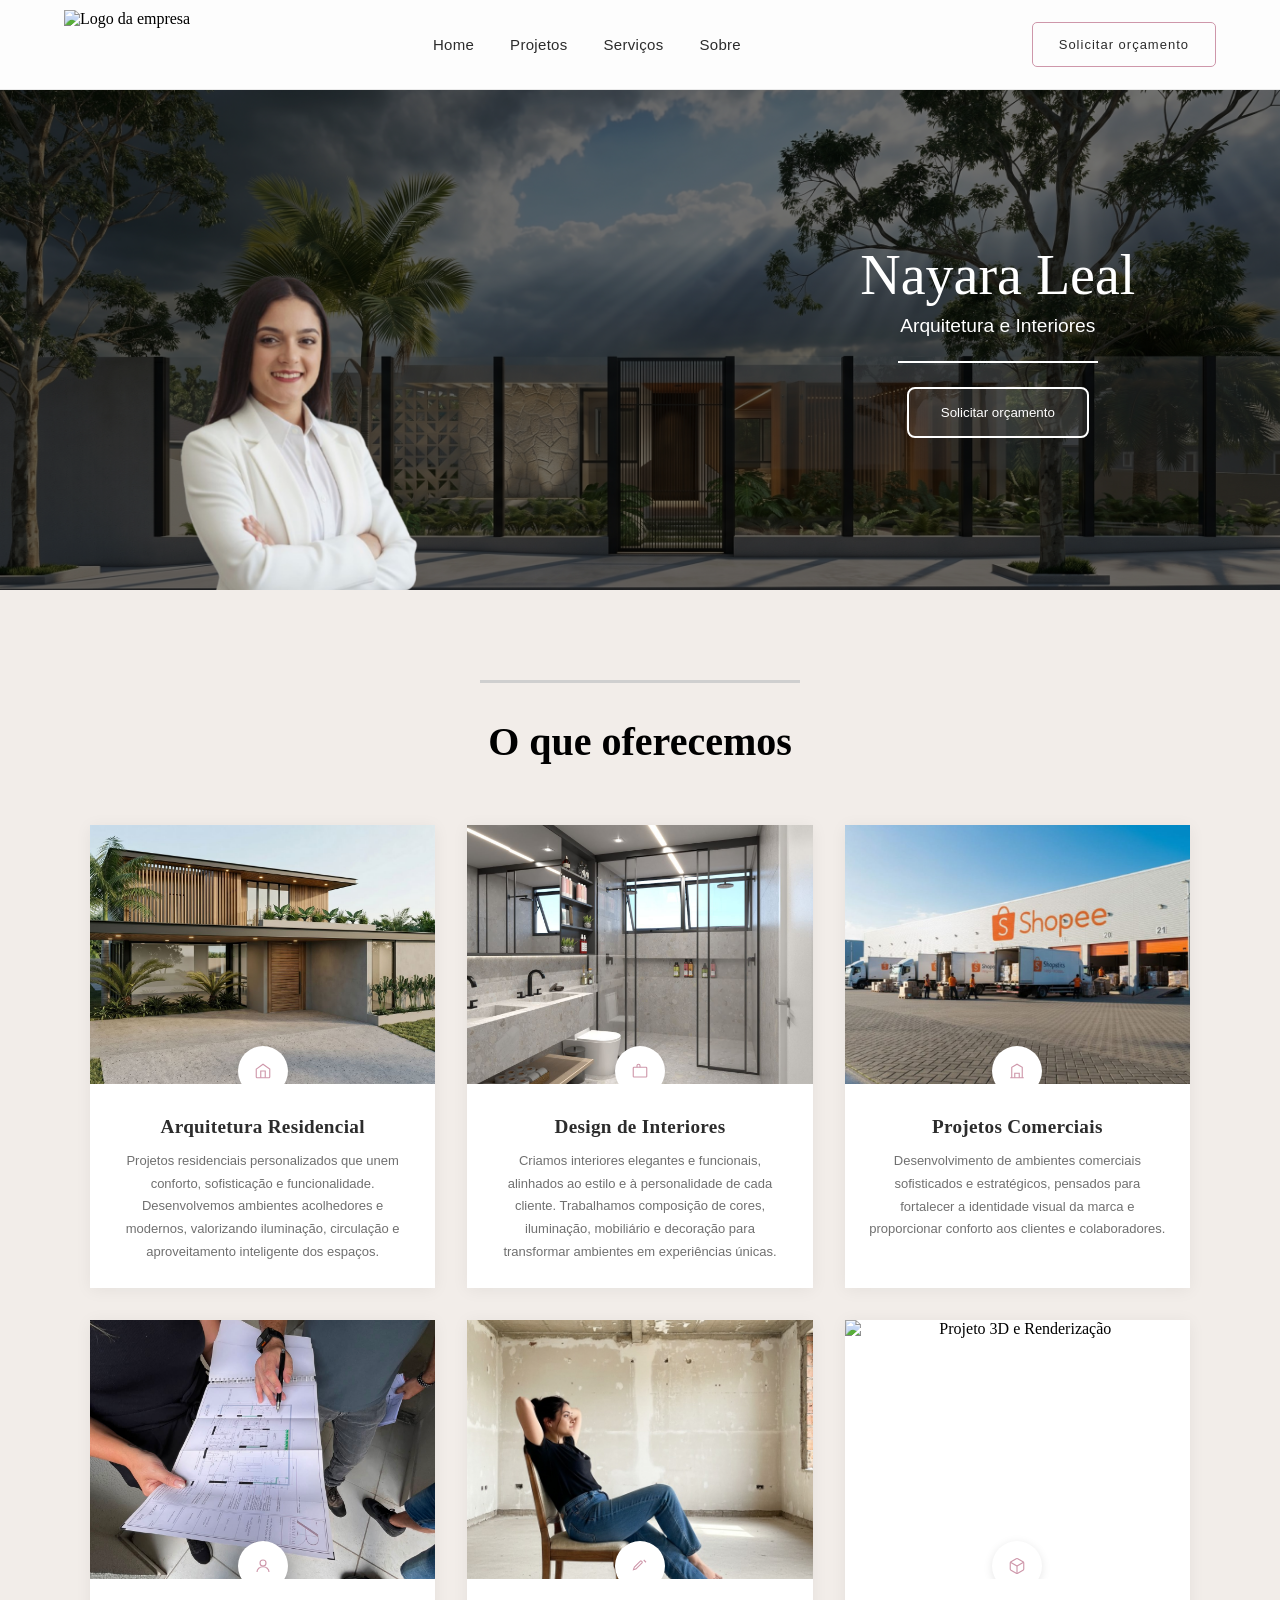
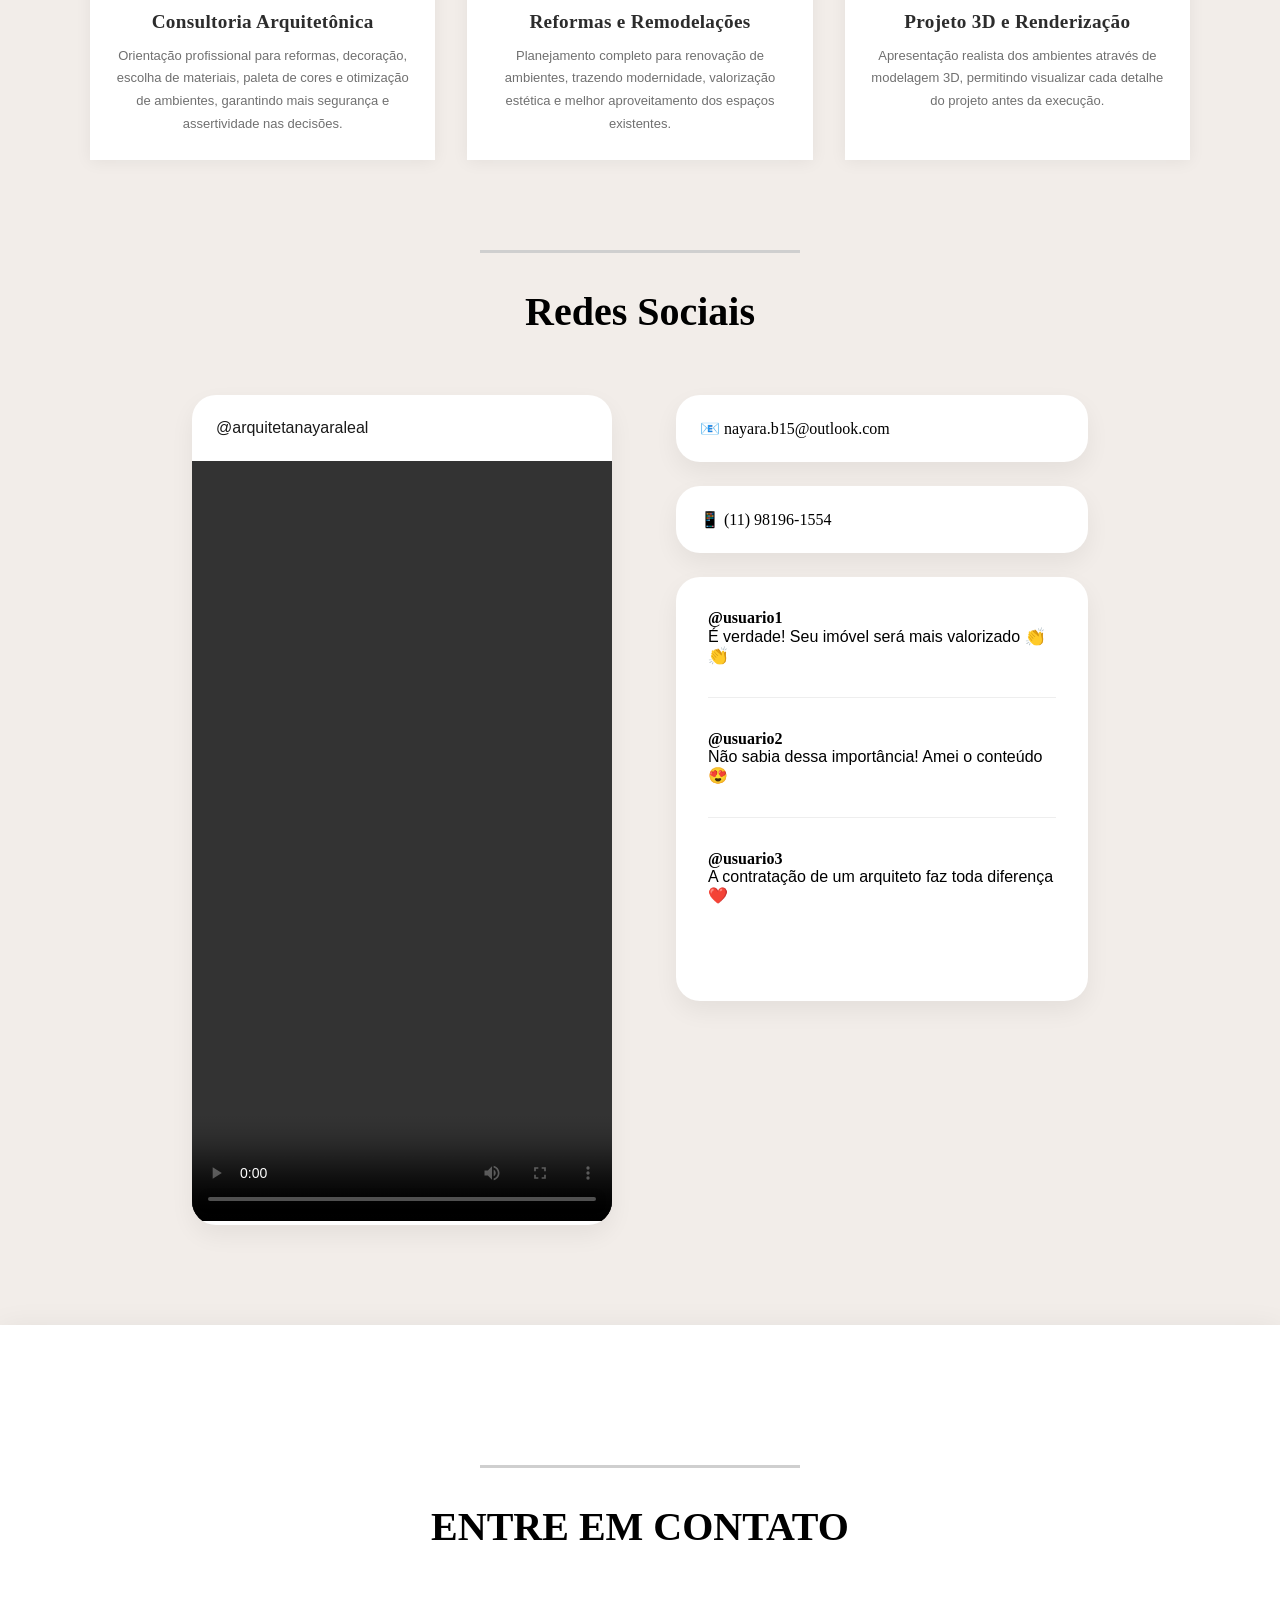
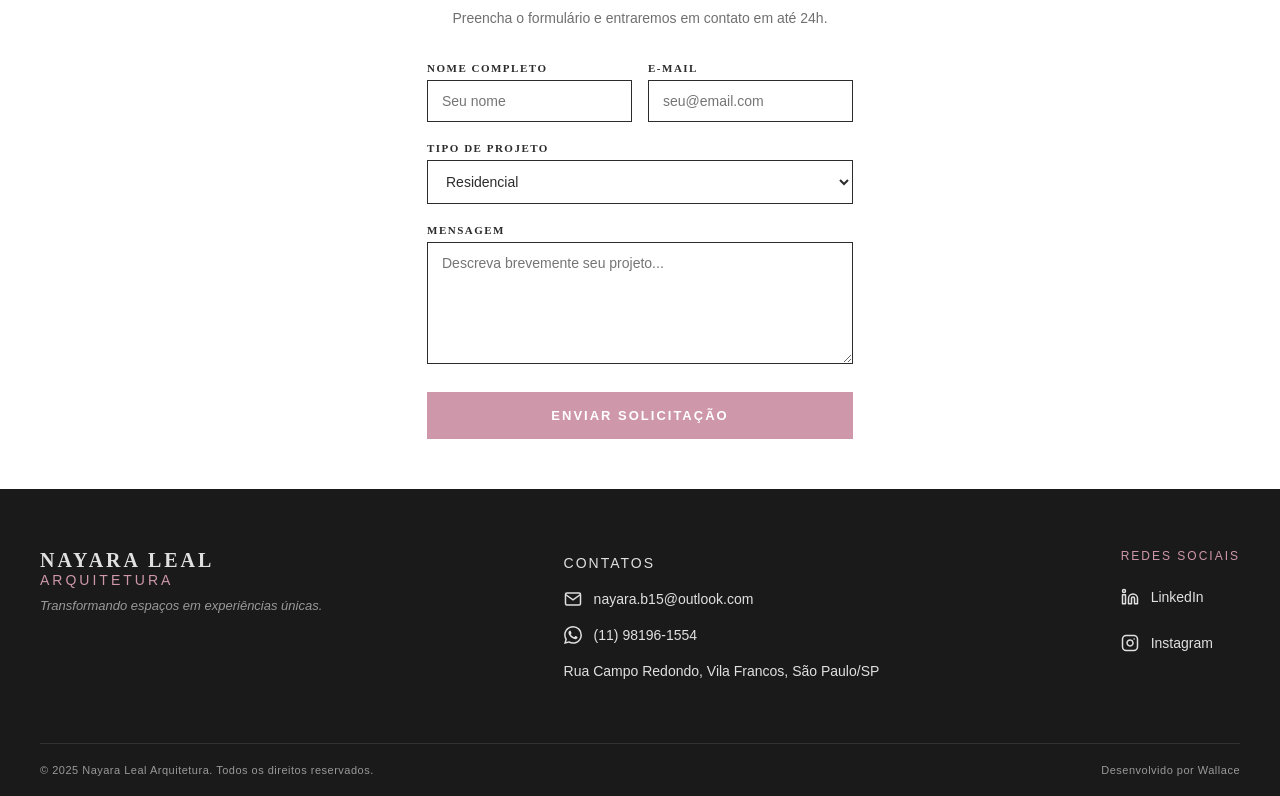
==== index.html @ f5a404af "featatatata'" ====
<!DOCTYPE html>
<html lang="pt-BR">

<head>
    <meta charset="UTF-8" />
    <meta name="viewport" content="width=device-width, initial-scale=1.0" />
    <title>Home | Nayara Leal Arquitetura</title>
    <link rel="stylesheet" href="frontend/css/home.css">
    <link rel="shortcut icon" href="frontend/assets/icons/NayaraLeal.svg" type="image/x-icon">
</head>

<body>

    <main id="conteudo">

        <section class="hero">

            <!-- Troque "ideiaconceito.jpeg" pelo nome real da imagem de fundo que você quer -->
            <img class="hero-bg" src="frontend/assets/images/imagensProjetos/casaterreanublado.jpeg"
                alt="Projeto de arquitetura moderno">


            <div class="hero-overlay">

                <img class="hero-person" src="frontend/assets/images/Nayara/nayarabraçoscruzado.png"
                    alt="Foto de Nayara Leal sorrindo com os braços cruzados">

                <div class="hero-text">
                    <h1>Nayara Leal</h1>
                    <p>Arquitetura e Interiores</p>

                    <div class="ornament"></div>

                    <button aria-label="Solicitar orçamento" class="hero-btn"
                        onclick="window.open('https://wa.me/5511981961554?text=Olá!%20Gostaria%20de%20um%20orçamento.', '_blank')">
                        Solicitar orçamento</button>
                </div>

            </div>

        </section>

        <section aria-labelledby="servicos">
            <div class="section-title">
                <div class="line"></div>
                <h2 id="servicos">O que oferecemos</h2>
            </div>

            <div class="servicos__grid">

                <div class="servico-card">
                    <div class="servico-card__imagem-wrap">
                        <img src="frontend/assets/images/imagensProjetos/sobrado_praia_outra.jpeg"
                            alt="Arquitetura Residencial">
                        <div class="servico-card__icone">
                            <svg aria-hidden="true" focusable="false" viewBox="0 0 24 24" fill="none"
                                stroke="currentColor" stroke-width="1.5">
                                <path d="M3 9.5L12 3l9 6.5V20a1 1 0 01-1 1H4a1 1 0 01-1-1V9.5z" />
                                <path d="M9 21V12h6v9" />
                            </svg>
                        </div>
                    </div>
                    <div class="servico-card__corpo">
                        <h3 class="servico-card__nome">Arquitetura Residencial</h3>
                        <p class="servico-card__descricao">Projetos residenciais personalizados que unem conforto,
                            sofisticação e funcionalidade. Desenvolvemos ambientes acolhedores e modernos, valorizando
                            iluminação, circulação e aproveitamento inteligente dos espaços.</p>
                    </div>
                </div>

                <div class="servico-card">
                    <div class="servico-card__imagem-wrap">
                        <img src="frontend/assets\images\imagensProjetos\banheiro_perto.jpeg"
                            alt="Design de Interiores">
                        <div class="servico-card__icone">
                            <svg aria-hidden="true" focusable="false" viewBox="0 0 24 24" fill="none"
                                stroke="currentColor" stroke-width="1.5">
                                <rect x="3" y="7" width="18" height="13" rx="1" />
                                <path d="M8 7V5a2 2 0 014 0v2" />
                            </svg>
                        </div>
                    </div>
                    <div class="servico-card__corpo">
                        <h3 class="servico-card__nome">Design de Interiores</h3>
                        <p class="servico-card__descricao">Criamos interiores elegantes e funcionais, alinhados ao
                            estilo e à personalidade de cada cliente. Trabalhamos composição de cores, iluminação,
                            mobiliário e decoração para transformar ambientes em experiências únicas.</p>
                    </div>
                </div>

                <div class="servico-card">
                    <div class="servico-card__imagem-wrap">
                        <img src="frontend/assets/images/imagensProjetos/shopee.jpg" alt="Projetos Comerciais">
                        <div class="servico-card__icone">
                            <svg aria-hidden="true" focusable="false" viewBox="0 0 24 24" fill="none"
                                stroke="currentColor" stroke-width="1.5">
                                <path d="M3 21h18M5 21V7l7-4 7 4v14" />
                                <path d="M9 21v-6h6v6" />
                            </svg>
                        </div>
                    </div>
                    <div class="servico-card__corpo">
                        <h3 class="servico-card__nome">Projetos Comerciais</h3>
                        <p class="servico-card__descricao">Desenvolvimento de ambientes comerciais sofisticados e
                            estratégicos, pensados para fortalecer a identidade visual da marca e proporcionar conforto
                            aos clientes e colaboradores.</p>
                    </div>
                </div>

                <div class="servico-card">
                    <div class="servico-card__imagem-wrap">
                        <img src="frontend/assets/images/imagensProjetos/projeto_cliente.jpeg"
                            alt="Consultoria Arquitetônica">
                        <div class="servico-card__icone">
                            <svg aria-hidden="true" focusable="false" viewBox="0 0 24 24" fill="none"
                                stroke="currentColor" stroke-width="1.5">
                                <circle cx="12" cy="8" r="4" />
                                <path d="M4 20c0-4 3.6-7 8-7s8 3 8 7" />
                            </svg>
                        </div>
                    </div>
                    <div class="servico-card__corpo">
                        <h3 class="servico-card__nome">Consultoria Arquitetônica</h3>
                        <p class="servico-card__descricao">Orientação profissional para reformas, decoração, escolha de
                            materiais, paleta de cores e otimização de ambientes, garantindo mais segurança e
                            assertividade nas decisões.</p>
                    </div>
                </div>

                <div class="servico-card">
                    <div class="servico-card__imagem-wrap">
                        <img src="frontend/assets/images/Nayara/Nayobra.jpeg" alt="Reformas e Remodelações">
                        <div class="servico-card__icone">
                            <svg aria-hidden="true" focusable="false" viewBox="0 0 24 24" fill="none"
                                stroke="currentColor" stroke-width="1.5">
                                <path
                                    d="M14.7 6.3a1 1 0 010 1.4l-8 8a1 1 0 01-.4.2l-3 1 1-3a1 1 0 01.2-.4l8-8a1 1 0 011.4 0z" />
                                <path d="M17 4l3 3" />
                            </svg>
                        </div>
                    </div>
                    <div class="servico-card__corpo">
                        <h3 class="servico-card__nome">Reformas e Remodelações</h3>
                        <p class="servico-card__descricao">Planejamento completo para renovação de ambientes, trazendo
                            modernidade, valorização estética e melhor aproveitamento dos espaços existentes.</p>
                    </div>
                </div>

                <div class="servico-card">
                    <div class="servico-card__imagem-wrap">
                        <img src="frontend/assets/images/imagensProjetos/tresd.png" alt="Projeto 3D e Renderização">
                        <div class="servico-card__icone">
                            <svg aria-hidden="true" focusable="false" viewBox="0 0 24 24" fill="none"
                                stroke="currentColor" stroke-width="1.5">
                                <path
                                    d="M21 16V8a2 2 0 00-1-1.73l-7-4a2 2 0 00-2 0l-7 4A2 2 0 003 8v8a2 2 0 001 1.73l7 4a2 2 0 002 0l7-4A2 2 0 0021 16z" />
                                <path d="M3.27 6.96L12 12.01l8.73-5.05M12 22.08V12" />
                            </svg>
                        </div>
                    </div>
                    <div class="servico-card__corpo">
                        <h3 class="servico-card__nome">Projeto 3D e Renderização</h3>
                        <p class="servico-card__descricao">Apresentação realista dos ambientes através de modelagem 3D,
                            permitindo visualizar cada detalhe do projeto antes da execução.</p>
                    </div>
                </div>

            </div>
        </section>

        <section class="container" aria-labelledby="redes">

            <div class="section-title">
                <div class="line"></div>
                <h2 id="redes">Redes Sociais</h2>
            </div>

            <div class="social-wrapper">

                <div class="video-box">
                    <div class="video-top"><a href="https://www.instagram.com/arquitetanayaraleal/" target="_blank"
                            rel="noopener noreferrer">@arquitetanayaraleal</a></div>

                    <video paused loop controls preload="metadata"
                        aria-label="Vídeo institucional da arquiteta Nayara Leal">
                        <source src="frontend/assets/videos/ultimovideo.mp4" type="video/mp4">
                    </video>
                </div>

                <div class="social-side">

                    <div class="contact-row">

                        <div class="contact-box">
                            📧 nayara.b15@outlook.com
                        </div>

                        <div class="contact-box">
                            📱 (11) 98196-1554
                        </div>

                    </div>

                    <div class="comments">

                        <div class="comment">
                            <strong>@usuario1</strong>
                            <p>É verdade! Seu imóvel será mais valorizado 👏👏</p>
                        </div>

                        <div class="comment">
                            <strong>@usuario2</strong>
                            <p>Não sabia dessa importância! Amei o conteúdo 😍</p>
                        </div>

                        <div class="comment">
                            <strong>@usuario3</strong>
                            <p>A contratação de um arquiteto faz toda diferença ❤️</p>
                        </div>

                    </div>

                </div>

            </div>

        </section>

        </div>
        </section>

        <section id="formulario-container" class="container"> <!-- Cartão branco que centraliza o conteúdo -->

             <div class="section-title">
                <div class="line"></div>
                <h2 id="redes">ENTRE EM CONTATO</h2>
            </div>
            <!-- Textos de apresentação -->
            <p class="descricao">Preencha o formulário e entraremos em contato em até 24h.</p>
            <!-- Texto explicativo -->

            <!-- Formulário de contato -->
            <form class="formulario" id="formularioContato"> <!-- Início do bloco de campos -->

                <!-- Linha com Nome e E-mail lado a lado -->
                <div class="formulario__linha"> <!-- Container para organizar campos em linha -->

                    <div class="formulario__grupo"> <!-- Agrupa label e input de Nome -->
                        <label for="nome">NOME COMPLETO</label> <!-- Rótulo do campo Nome -->
                        <input type="text" id="nome" name="nome" placeholder="Seu nome" required>
                        <!-- Campo de texto obrigatório -->
                    </div>

                    <div class="formulario__grupo"> <!-- Agrupa label e input de E-mail -->
                        <label for="email">E-MAIL</label> <!-- Rótulo do campo E-mail -->
                        <input type="email" id="email" name="email" placeholder="seu@email.com" required>
                        <!-- Campo de e-mail obrigatório -->
                    </div>

                </div>

                <!-- Tipo de projeto: menu suspenso (select) -->
                <div class="formulario__grupo"> <!-- Agrupa label e seletor de projeto -->
                    <label for="tipoProjeto">TIPO DE PROJETO</label> <!-- Rótulo do seletor -->
                    <div class="formulario__select-wrapper"> <!-- Container para customizar a seta do select -->
                        <select id="tipoProjeto" name="tipoProjeto" required> <!-- Menu de opções obrigatório -->
                            <option value="" disabled selected>Residencial</option> <!-- Opção padrão desabilitada -->
                            <option value="residencial">Residencial</option> <!-- Opção residencial -->
                            <option value="interiores">Interiores / Consultoria</option> <!-- Opção interiores -->
                            <option value="comercial">Comercial</option> <!-- Opção comercial -->
                        </select>
                    </div>
                </div>

                <!-- Área de texto para mensagem -->
                <div class="formulario__grupo"> <!-- Agrupa label e campo de mensagem -->
                    <label for="mensagem">MENSAGEM</label> <!-- Rótulo da área de texto -->
                    <textarea id="mensagem" name="mensagem" rows="6" placeholder="Descreva brevemente seu projeto..."
                        required></textarea> <!-- Campo de texto de múltiplas linhas -->
                </div>

                <!-- Botão de envio -->
                <button type="submit" class="formulario__botao">ENVIAR SOLICITAÇÃO</button>
                <!-- Botão que envia os dados -->

            </form>
        </section>

        <script src="frontend/components/header.js"></script>
        <script src="frontend/components/footer.js"></script>
        <script type="module" src="frontend/js/home.js"></script>
    </main>

</body>

</html>
---- frontend/css/home.css ----
@import url(./global.css);
  @import url(./components/header.css);
  @import url(./components/footer.css);

  img {
    width: 100%;
    display: block;
  }

  /* ── HERO ── */
  .hero {
    position: relative;
    height: 500px;
    overflow: hidden;
  }

  .hero-bg {
    position: absolute;
    inset: 0;
    width: 100%;
    height: 100%;
    object-fit: cover;
    filter: brightness(45%);
    z-index: 0;
  }

  .hero-overlay {
    position: absolute;
    inset: 0;
    z-index: 1;
    display: flex;
    align-items: center;
    justify-content: center;
    padding: 0 7%;
  }

  .hero-person {
    width: 420px;
    height: 100%;
    object-fit: cover;
    object-position: top;
    align-self: flex-end;
    position: relative;
    z-index: 2;
    display: none;
    /* some em mobile, aparece no @media 768px */
  }

  .hero-text {
    color: white;
    text-align: center;
    position: relative;
    z-index: 2;
    padding-right: 5%;
    /* ← adiciona isso */
  }

  .hero-text h1 {
    font-size: 3.5rem;
    /* aumenta um pouco */
    font-weight: 300 !important;
  }

  .hero-text p {
    font-size: 1.2rem;
    margin-top: 8px;
  }

  /* O RESTO do arquivo continua igual (h3, .projetos, etc.) */
  .ornament {
    width: 200px;
    /* era 430px, reduz para ficar proporcional ao texto */
    height: 2px;
    background: white;
    margin: 24px auto;
  }

  .hero-btn {
    padding: 16px 32px;
    background: rgba(255, 255, 255, 0.1);
    color: white;
    border: 2px solid white;
    border-radius: 8px;
    cursor: pointer;
    transition: all 50ms linear;
  }

  .hero-btn:hover {
    background-color: white;
    color: #222;
    transform: scale(1.05);
  }

  .container {
    width: 100%;
    display: flex;
    flex-direction: column;
    align-items: center;
    justify-content: center;
  }

  .section-title {
    text-align: center;
    margin: 90px 0 60px;
  }

  .section-title .line {
    width: 320px;
    height: 3px;
    background: #cfcfcf;
    margin: 0 auto 35px;
  }

  .section-title h2 {
    font-size: 2.5rem;
    font-weight: 300;
  }

  /* ── CARD DE SERVIÇO ─────────────────────── */
  .servicos__grid {
    display: flex;
    flex-direction: column;
    margin: 0 auto;
  }

  .servico-card {
    background-color: #ffffff;
    text-align: center;
    box-shadow: 0 2px 16px rgba(0, 0, 0, 0.06);
    transition: transform 0.2s, box-shadow 0.2s;
  }

  .servico-card:hover {
    transform: translateY(-5px);
    box-shadow: 0 8px 28px rgba(0, 0, 0, 0.11);
  }

  .servico-card__imagem-wrap {
    position: relative;
    aspect-ratio: 4 / 3;
    overflow: hidden;
  }

  .servico-card__imagem-wrap img {
    width: 100%;
    /* ADICIONE ISSO: obriga a imagem a preencher a largura */
    height: 100%;
    /* ADICIONE ISSO: obriga a imagem a preencher a altura */
    object-fit: cover;
    /* ADICIONE ISSO: corta a imagem sem esticar */
    transition: transform 0.5s ease;
  }

  .servico-card:hover .servico-card__imagem-wrap img {
    transform: scale(1.06);
  }

  .servico-card__icone {
    position: absolute;
    bottom: -12px;
    left: 50%;
    transform: translateX(-50%);
    width: 50px;
    height: 50px;
    background-color: #ffffff;
    border-radius: 50%;
    display: flex;
    align-items: center;
    justify-content: center;
    box-shadow: 0 2px 10px rgba(0, 0, 0, 0.1);
    color: var(--cor-dourado);
  }

  .servico-card__icone svg {
    width: 18px;
    height: 18px;
  }

  .servico-card__corpo {
    padding: 32px 24px 24px;
  }

  .servico-card__nome {
    font-family: var(--fonte-titulo);
    font-size: 1.2rem;
    color: var(--cor-texto);
    margin-bottom: 12px;
    letter-spacing: 0.3px;
    font-style: normal
  }

  .servico-card__descricao {
    font-size: 13px;
    color: var(--cor-texto-claro);
    line-height: 1.75;
  }

  .social-wrapper {
    display: flex;
    flex-direction: column;
    width: 70%;
    gap: 64px;
    margin-bottom: 100px;
  }

  /* ── VÍDEO, COMENTÁRIOS E CONTATO ─────────────────────── */
  .video-box,
  .comments,
  .contact-box {
    background: white;
    border-radius: 24px;
    overflow: hidden;
    box-shadow: 0 10px 25px rgba(0, 0, 0, 0.06);
  }

  /* Estilo base do link (Preto e sem sublinhado) */
  .video-top a,
  .video-top a:visited {
    color: #1a1a1a;
    /* Cor preta/cinza escura */
    text-decoration: none;
    /* Remove o sublinhado */
    font-weight: 600;
    /* Deixa um pouco mais encorpado */
    transition: 0.3s ease;
    /* Suaviza a transição de cor */
  }

  /* Efeito Hover (Quando passa o mouse fica Rosé) */
  .video-top a:hover {
    color: #ce97aa;
    /* O tom rosé/dourado do seu site */
    text-decoration: none;
    /* Garante que não apareça sublinhado no hover */
  }


  .video-top {
    padding: 24px;
    font-weight: bold;
  }

  video {
    width: 100%;
    height: 760px;
    object-fit: cover;
    background: black;
  }

  .social-side {
    display: flex;
    flex-direction: column;
    gap: 24px;
  }

  .contact-row {
    display: flex;
    flex-direction: column;
    gap: 24px;
  }

  .contact-box {
    padding: 24px;
    font-size: 1rem;
  }

  .comments {
    padding: 32px;
  }

  .comment {
    margin-bottom: 32px;
    padding-bottom: 32px;
    border-bottom: 1px solid #eee;
  }

  .comment:last-child {
    border: none;
  }

  .about {
    width: 100%;
    display: flex;
    justify-content: center;
  }

  .about-container {
    width: 70%;
    display: flex;
    flex-direction: column;
    justify-self: center;
    gap: 64px;
    align-items: center;
  }

  .about-image img {
    width: 100%;
    height: 700px;
    object-fit: cover;
    border-radius: 4px;
  }

  .section-subtitle {
    display: inline-block;
    margin-bottom: 24px;
    color: #c9aab5;
    font-weight: 600;
    letter-spacing: 2px;
    font-size: 30px;
  }

  .about-content p {
    margin-bottom: 32px;
    line-height: 1.9;
    font-size: 17px;
    color: #444;
  }

  #formulario-container {
    background-color: #ffffff;
    /* Define a cor de fundo como branco */
    /* Permite que ele ocupe 100% da largura em telas menores */
    padding: 50px 48px;
    /* Espaçamento interno entre a borda e o conteúdo */
    box-shadow: 0 4px 30px rgba(0, 0, 0, 0.07);
    /* Aplica uma sombra leve e moderna */
  }

  /* ==============================================================
   TIPOGRAFIA E TEXTOS
   ============================================================== */
  .subtitulo {
    font-family: var(--fonte-corpo);
    /* Usa a fonte definida nas variáveis globais */
    font-size: 12px;
    /* Tamanho pequeno para o subtítulo */
    font-weight: 600;
    /* Estilo de fonte semi-negrito */
    letter-spacing: 2.5px;
    /* Aumenta o espaço entre as letras */
    color: var(--cor-dourado);
    /* Define a cor dourada principal */
    margin-bottom: 10px;
    /* Espaço abaixo do subtítulo */
    text-align: center;
    /* Centraliza o texto */
  }

  .titulo {
    font-family: var(--fonte-titulo);
    /* Usa a fonte serifada para o título */
    font-size: 38px;
    /* Tamanho grande para o título principal */
    font-weight: 400;
    /* Peso normal para a fonte título */
    color: var(--cor-texto);
    /* Cor de texto escura padrão */
    margin-bottom: 10px;
    /* Espaço abaixo do título */
    line-height: 1.2;
    /* Altura da linha para melhor leitura */
    text-align: center;
    /* Centraliza o título */
  }

  .descricao {
    font-size: 14px;
    /* Tamanho de leitura confortável */
    color: var(--cor-texto-claro);
    /* Cor de texto em tom cinza */
    margin-bottom: 36px;
    /* Espaço antes de começar o formulário */
    text-align: center;
    /* Centraliza a descrição */
  }

  /* ==============================================================
   ESTILOS DO FORMULÁRIO
   ============================================================== */
  .formulario {
    display: flex;
    /* Organiza os campos um embaixo do outro */
    flex-direction: column;
    /* Define a direção da coluna */
    gap: 20px;
    /* Espaçamento padrão entre cada campo */
  }

  .formulario__linha {
    display: flex;
    /* Coloca os itens internos lado a lado */
    gap: 16px;
    /* Espaço entre Nome e E-mail */
  }

  .formulario__linha .formulario__grupo {
    flex: 1;
    /* Faz com que os campos dividam o espaço igualmente */
  }

  .formulario__grupo {
    display: flex;
    /* Organiza Label e Input */
    flex-direction: column;
    /* Empilha a Label em cima do Input */
    gap: 6px;
    /* Espaço entre a Label e o Campo */
  }

  .formulario__grupo label {
    font-size: 11px;
    /* Tamanho pequeno para labels */
    font-weight: 600;
    /* Labels em negrito */
    letter-spacing: 1.5px;
    /* Espaçamento entre letras para estética */
    color: var(--cor-texto);
    /* Cor escura para leitura */
  }

  /* Estilo para Inputs, Textarea e Select */
  .formulario__grupo input,
  .formulario__grupo textarea,
  .formulario__grupo select {
    width: 100%;
    /* Ocupa toda a largura do grupo */
    padding: 12px 14px;
    /* Espaço interno para o texto não encostar na borda */
    font-family: var(--fonte-corpo);
    /* Fonte padrão do corpo */
    font-size: 14px;
    /* Tamanho do texto digitado */
    color: var(--cor-texto);
    /* Cor do texto digitado */
    background-color: #ffffff;
    /* Fundo branco */
    border: 1px solid;
    /* Borda cinza suave */
    outline: none;
    /* Remove a borda azul padrão do navegador */
    transition: border-color 0.2s;
    /* Transição suave ao mudar a cor da borda */
  }

  /* Efeito de foco (quando o usuário clica no campo) */
  .formulario__grupo input:focus,
  .formulario__grupo textarea:focus,
  .formulario__grupo select:focus {
    border-color: var(--cor-dourado);
    /* Muda a cor da borda para dourado */
  }

  /* Estilo do botão de envio */
  .formulario__botao {
    width: 100%;
    /* Botão ocupa a largura total do card */
    padding: 16px;
    /* Botão alto e fácil de clicar */
    background-color: var(--cor-dourado);
    /* Fundo dourado */
    color: #ffffff;
    /* Texto em branco */
    font-family: var(--fonte-corpo);
    /* Fonte do corpo */
    font-size: 13px;
    /* Tamanho do texto */
    font-weight: 600;
    /* Texto em negrito */
    letter-spacing: 2px;
    /* Espaçamento entre letras */
    border: none;
    /* Remove bordas padrão */
    cursor: pointer;
    /* Muda o mouse para a "mãozinha" de link */
    transition: background-color 0.2s;
    /* Transição suave na cor de fundo */
    margin-top: 8px;
    /* Espaço extra acima do botão */
  }

  .formulario__botao:hover {
    background-color: #cf7d9a;
    /* Muda para tom rosé ao passar o mouse */
  }

  @media(min-width: 768px) {
    .hero-overlay {
      justify-content: space-between;
    }

    .hero-person {
      display: block;
    }

    .hero-bg {
      width: 100%;
      height: 100%;
      /* ← já está correto no seu CSS */
      object-fit: cover;
      filter: brightness(45%);
    }

    .servicos__grid {
      display: grid;
      grid-template-columns: repeat(3, 1fr);
      gap: 32px;
      max-width: 1100px;
    }

    .social-wrapper {
      display: grid;
      grid-template-columns: 420px 1fr;
    }

    .about {
      padding: 0 0 64px 0;
    }

    .about-container {
      flex-direction: row;
    }
  }

  /* ===========================
   ACESSIBILIDADE
=========================== */

  /* Navegação por teclado */
  *:focus-visible {
    outline: 3px solid #b78a4b;
    outline-offset: 4px;
    border-radius: 4px;
  }

  ::selection {
    background: #c9aab5;
    color: white;
  }
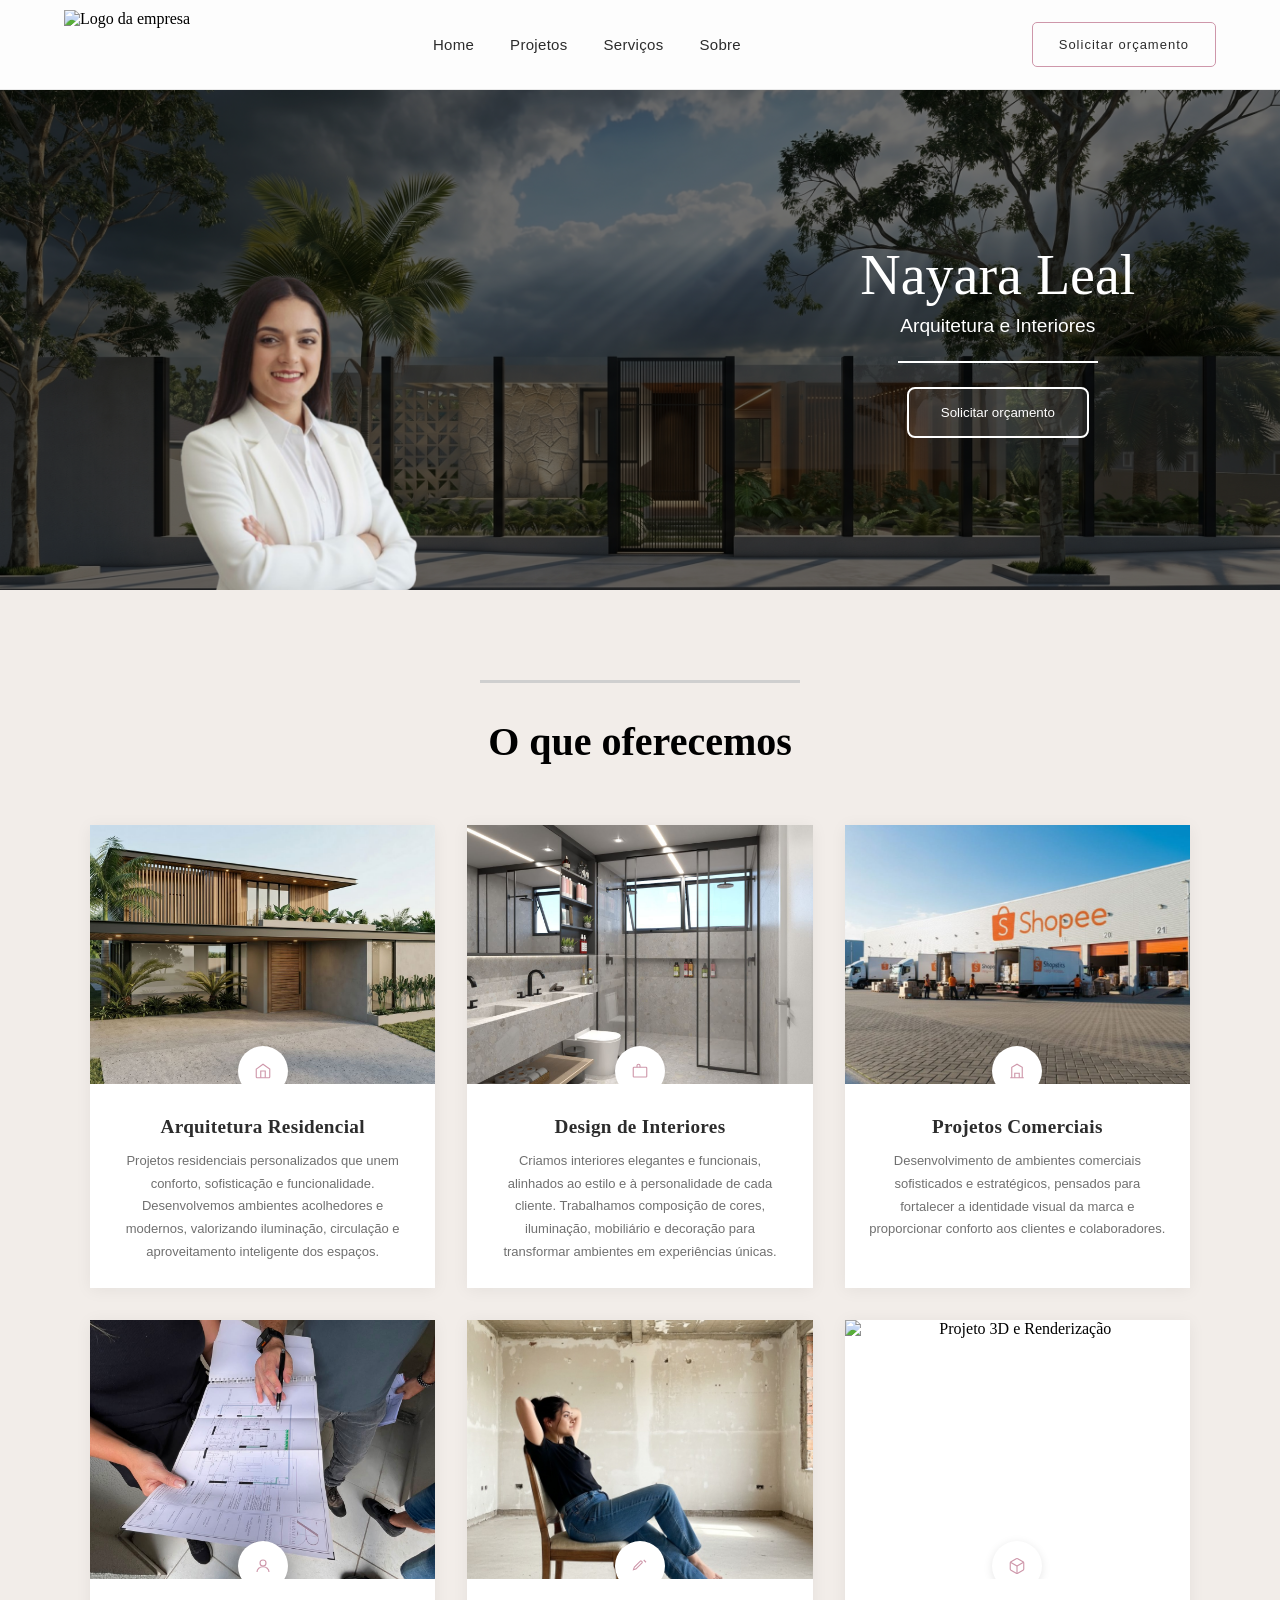
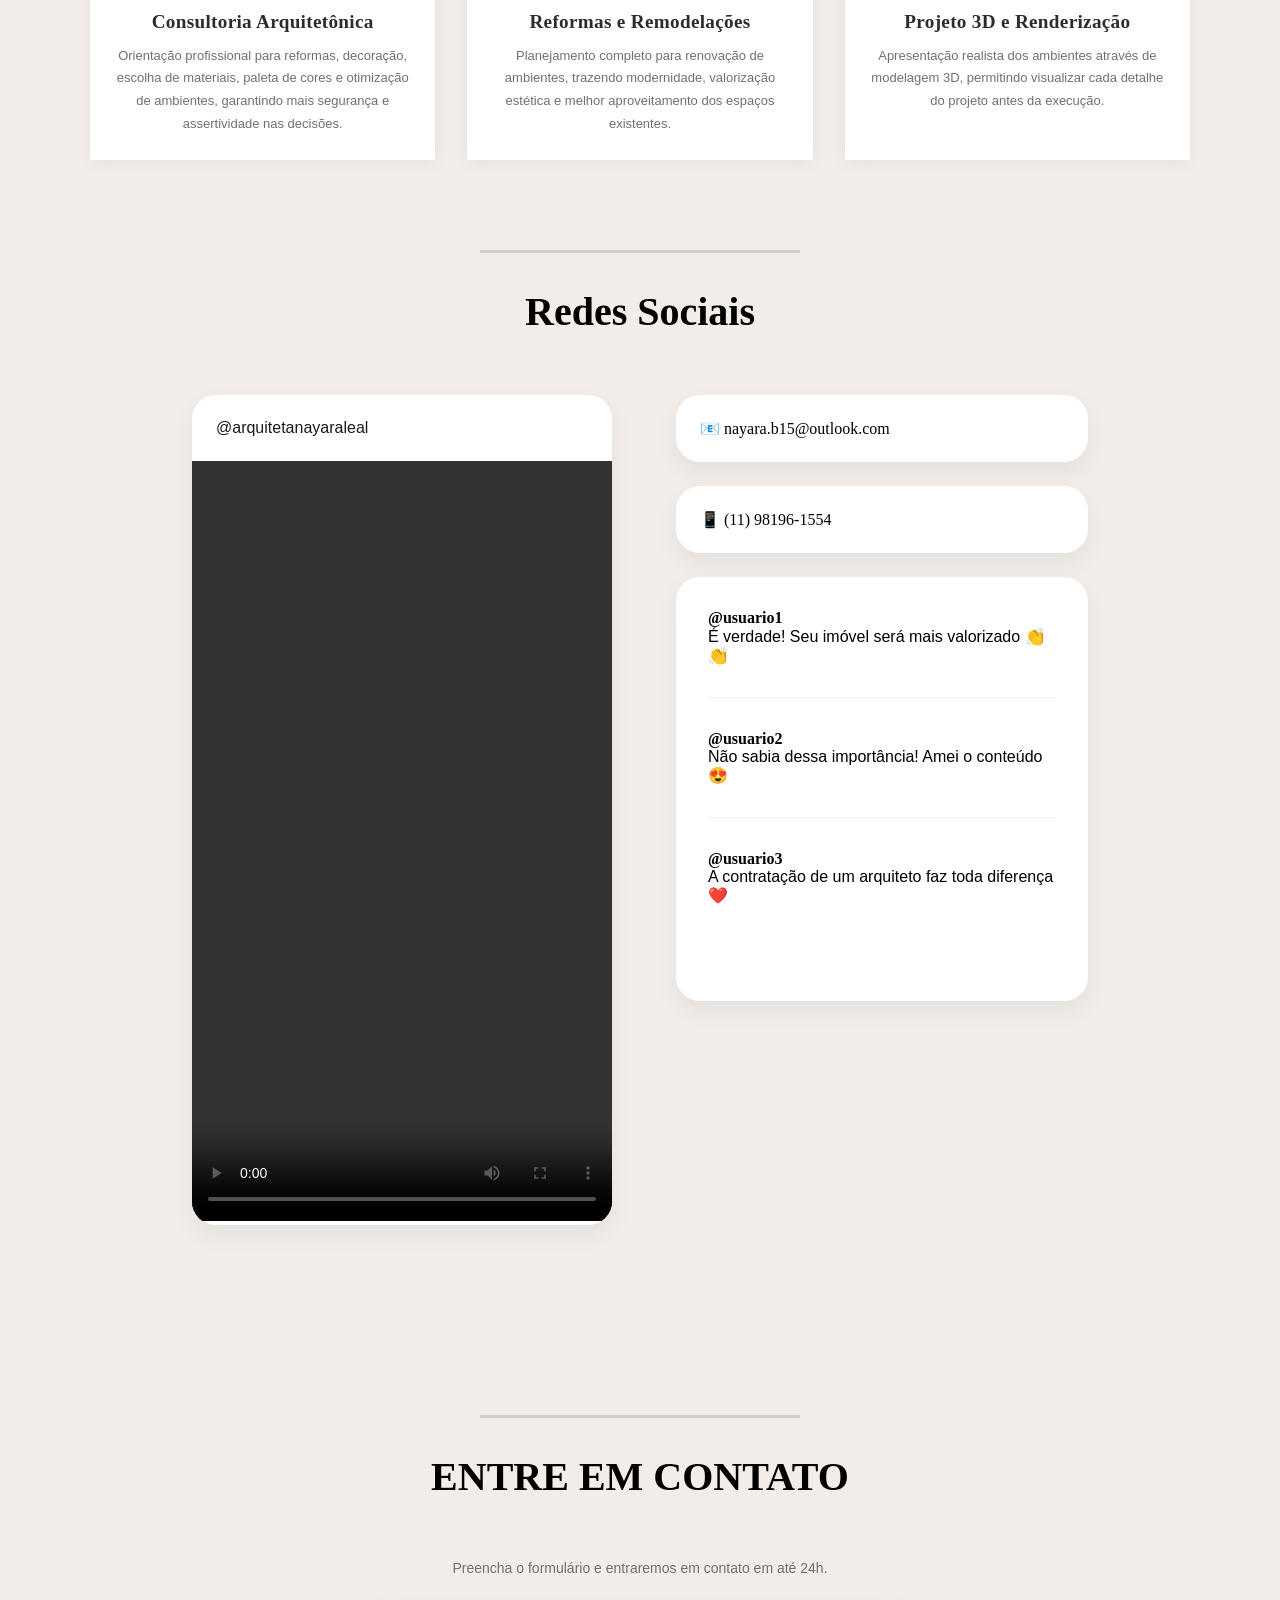
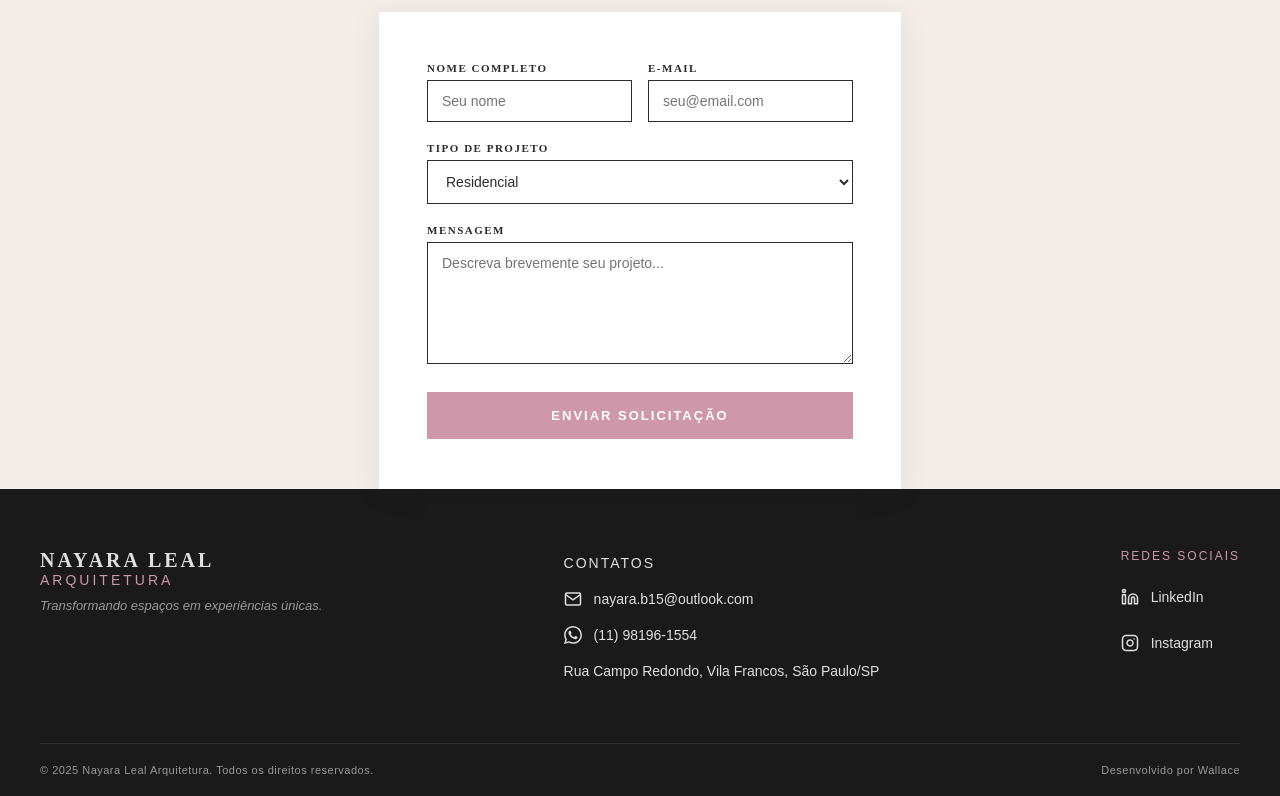
==== commit 39dcf5d0: "aa" ====
--- a/index.html
+++ b/index.html
@@ -229,7 +229,7 @@
         </div>
         </section>
 
-        <section id="formulario-container" class="container"> <!-- Cartão branco que centraliza o conteúdo -->
+        <section class="container"> <!-- Cartão branco que centraliza o conteúdo -->
 
              <div class="section-title">
                 <div class="line"></div>
--- a/frontend/css/home.css
+++ b/frontend/css/home.css
@@ -319,7 +319,6 @@
   #formulario-container {
     background-color: #ffffff;
     /* Define a cor de fundo como branco */
-    /* Permite que ele ocupe 100% da largura em telas menores */
     padding: 50px 48px;
     /* Espaçamento interno entre a borda e o conteúdo */
     box-shadow: 0 4px 30px rgba(0, 0, 0, 0.07);
@@ -382,6 +381,12 @@
     /* Organiza os campos um embaixo do outro */
     flex-direction: column;
     /* Define a direção da coluna */
+    background-color: #ffffff;
+    /* Define a cor de fundo como branco */
+    padding: 50px 48px;
+    /* Espaçamento interno entre a borda e o conteúdo */
+    box-shadow: 0 4px 30px rgba(0, 0, 0, 0.07);
+    /* Aplica uma sombra leve e moderna */
     gap: 20px;
     /* Espaçamento padrão entre cada campo */
   }
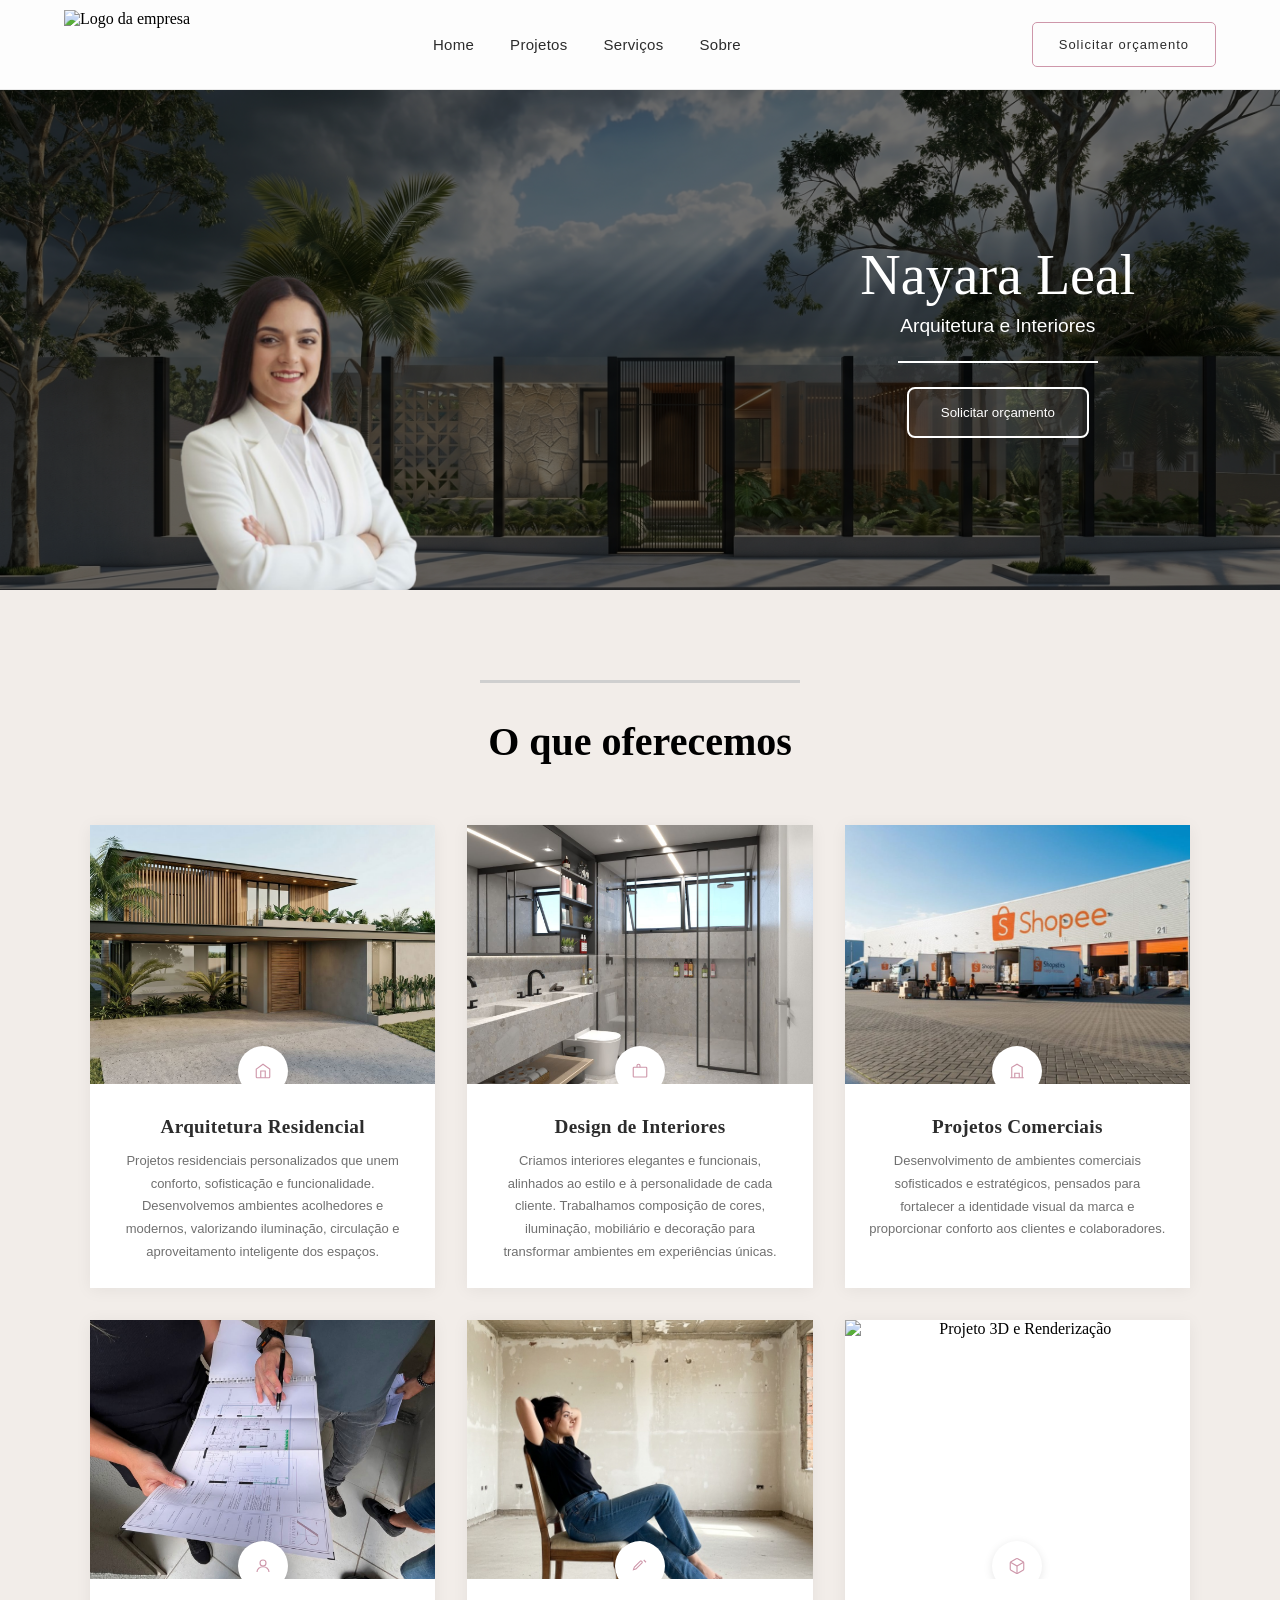
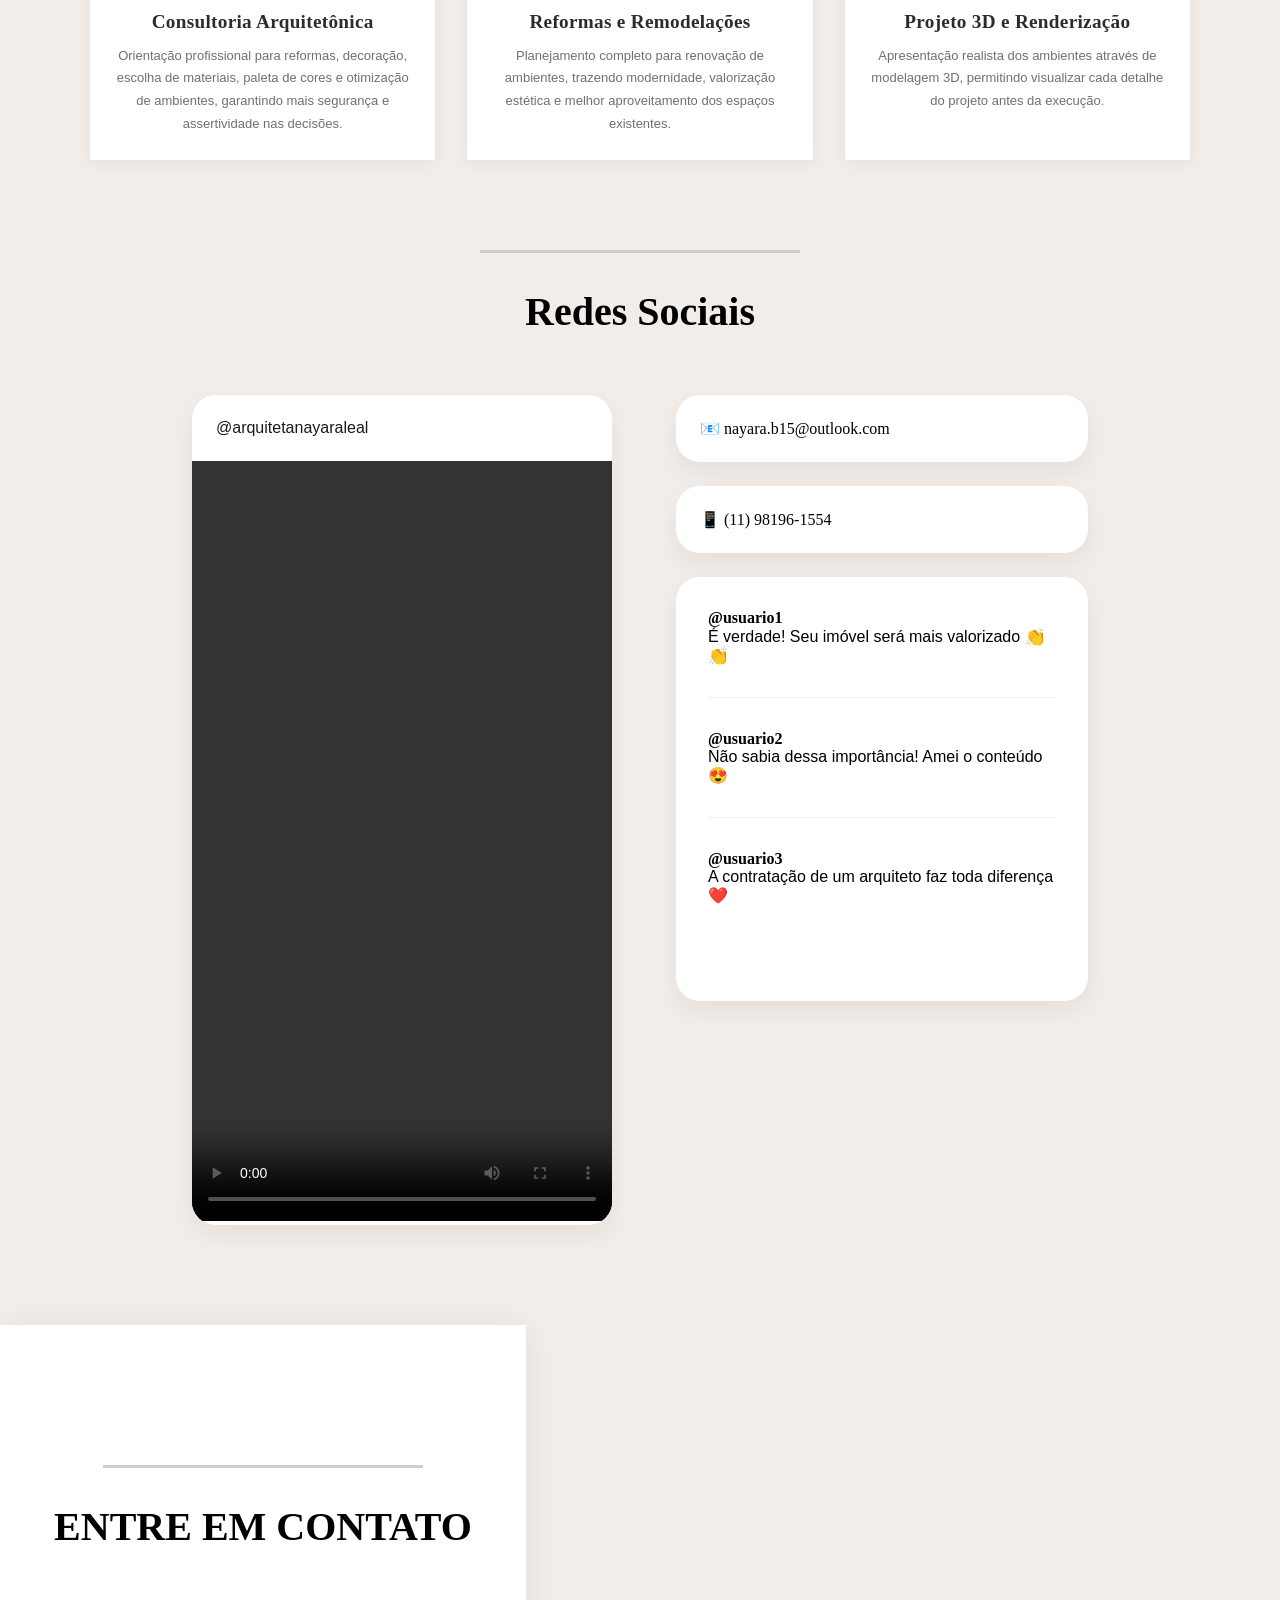
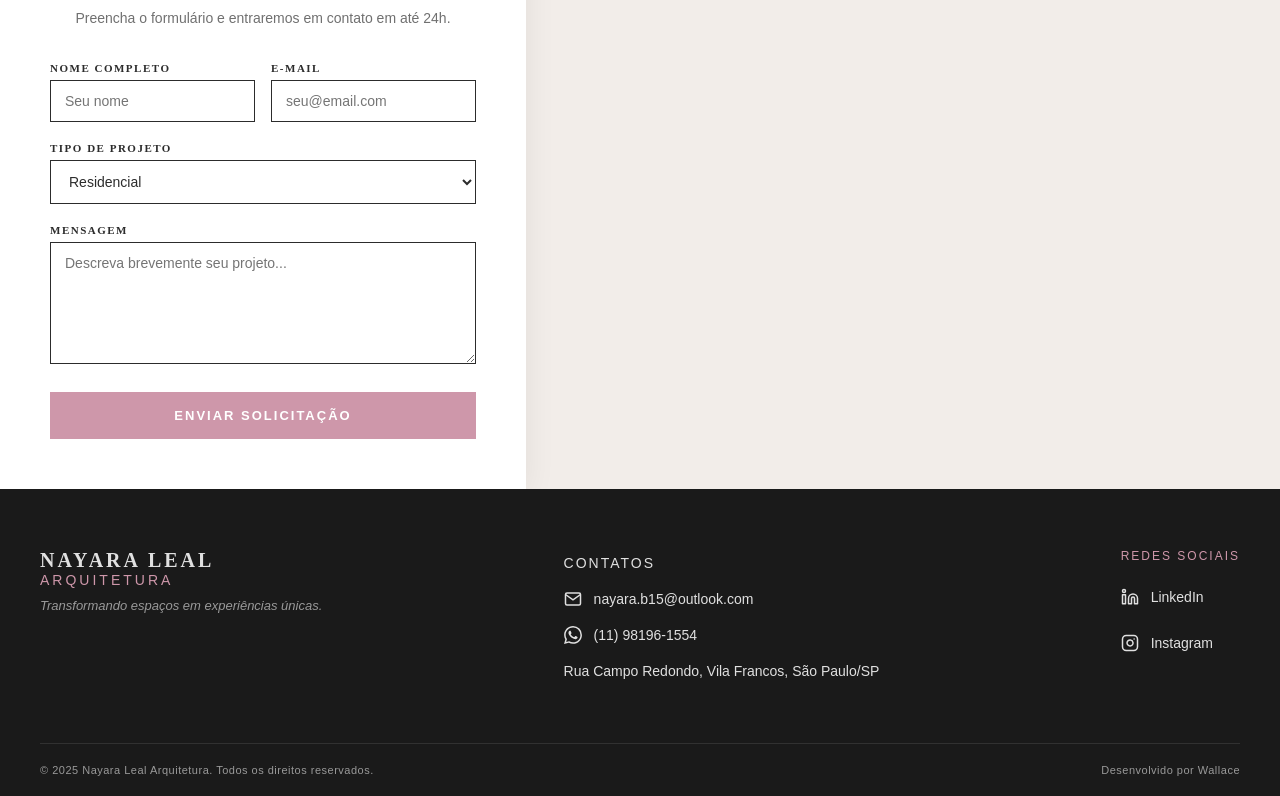
==== commit b8593659: "a" ====
--- a/index.html
+++ b/index.html
@@ -229,7 +229,7 @@
         </div>
         </section>
 
-        <section class="container"> <!-- Cartão branco que centraliza o conteúdo -->
+        <section id="formulario-container" class="container"> <!-- Cartão branco que centraliza o conteúdo -->
 
              <div class="section-title">
                 <div class="line"></div>
--- a/frontend/css/home.css
+++ b/frontend/css/home.css
@@ -317,9 +317,11 @@
   }
 
   #formulario-container {
+    height: fit-content;
+    width: fit-content;
     background-color: #ffffff;
     /* Define a cor de fundo como branco */
-    padding: 50px 48px;
+    padding: 50px;
     /* Espaçamento interno entre a borda e o conteúdo */
     box-shadow: 0 4px 30px rgba(0, 0, 0, 0.07);
     /* Aplica uma sombra leve e moderna */
@@ -381,12 +383,6 @@
     /* Organiza os campos um embaixo do outro */
     flex-direction: column;
     /* Define a direção da coluna */
-    background-color: #ffffff;
-    /* Define a cor de fundo como branco */
-    padding: 50px 48px;
-    /* Espaçamento interno entre a borda e o conteúdo */
-    box-shadow: 0 4px 30px rgba(0, 0, 0, 0.07);
-    /* Aplica uma sombra leve e moderna */
     gap: 20px;
     /* Espaçamento padrão entre cada campo */
   }
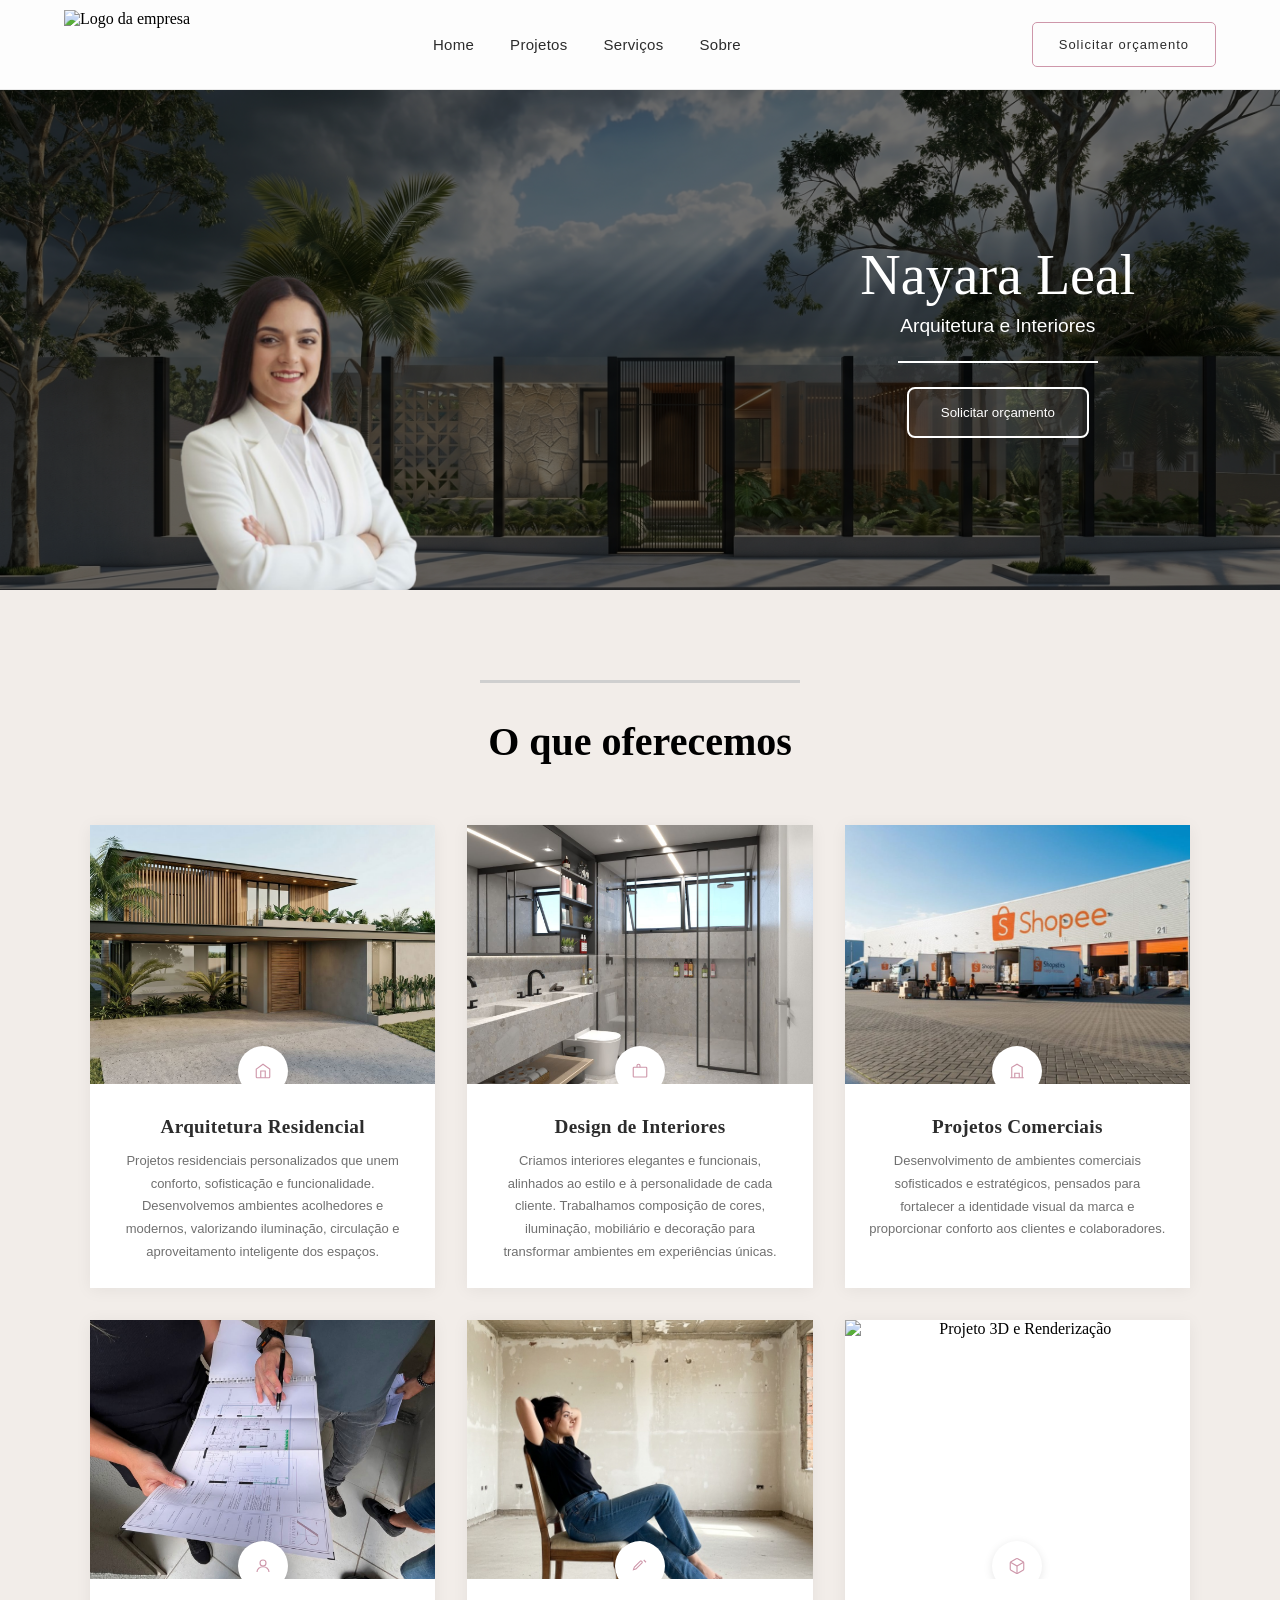
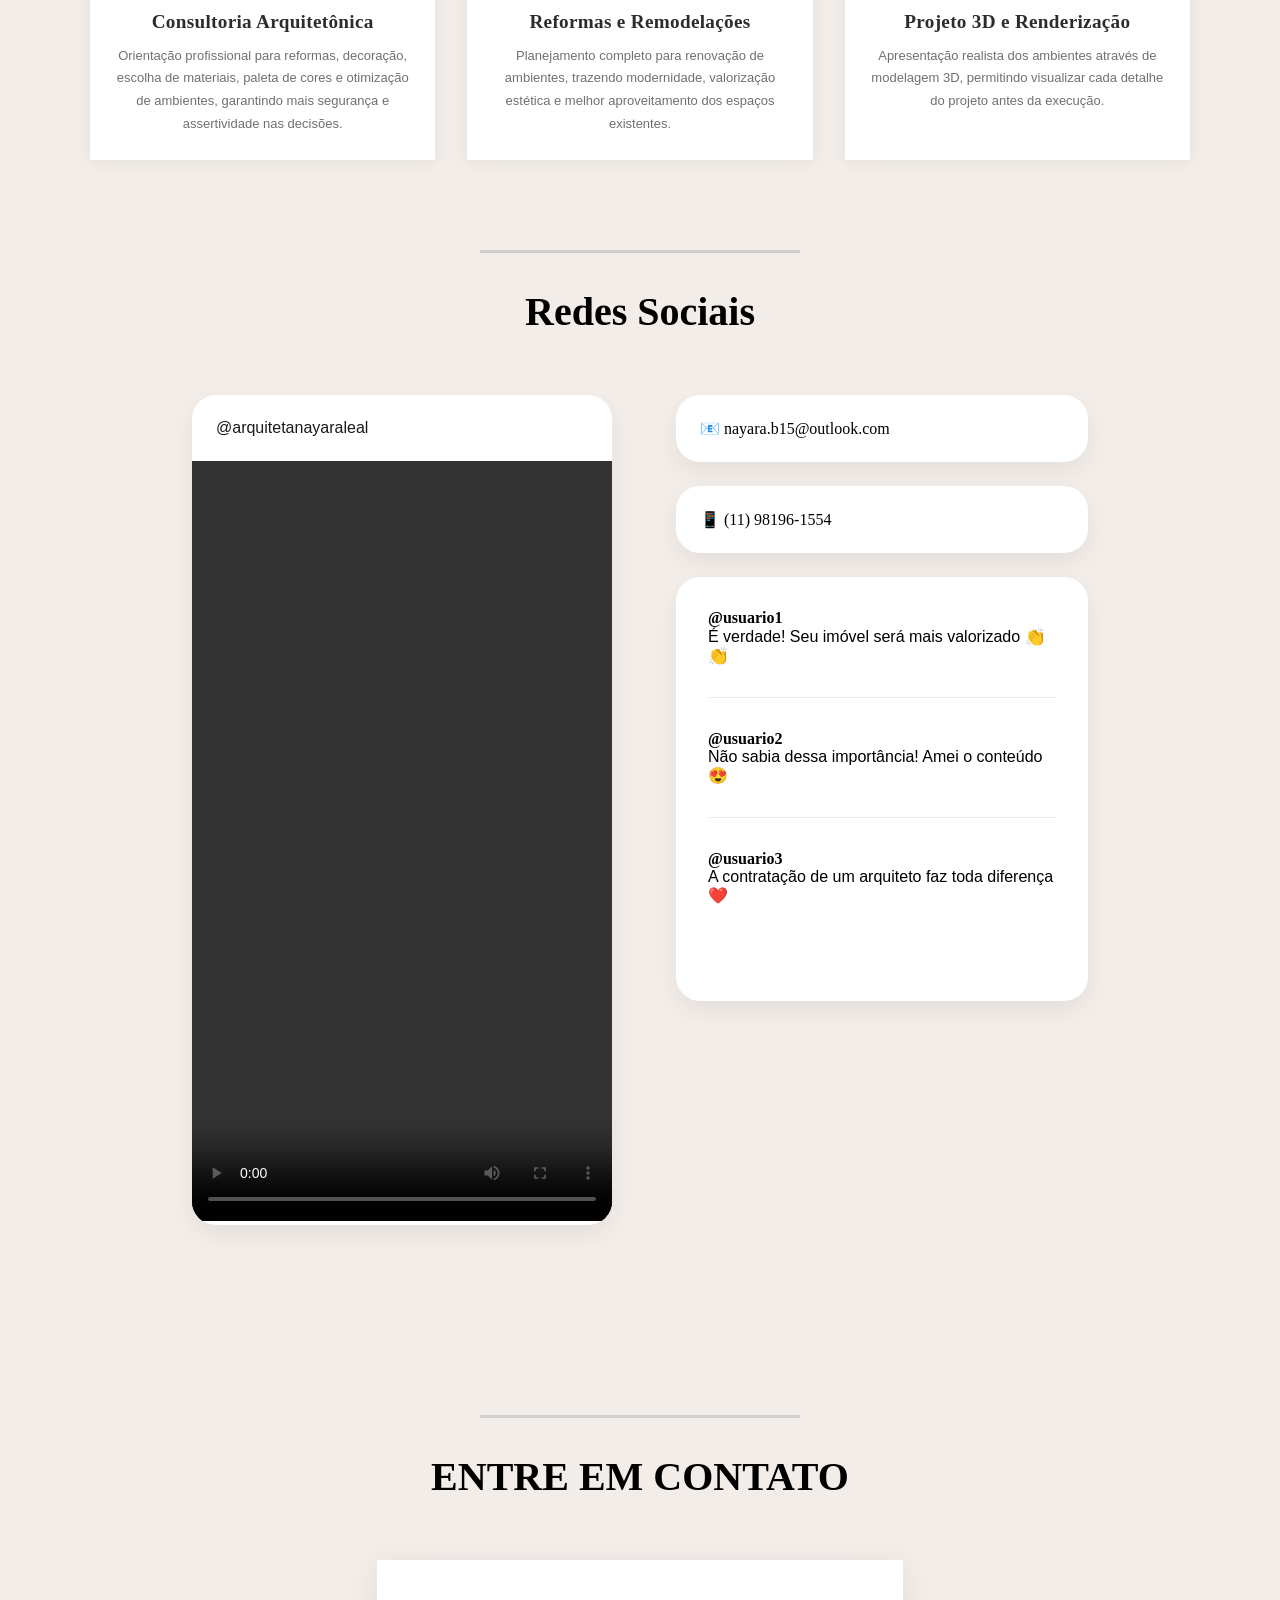
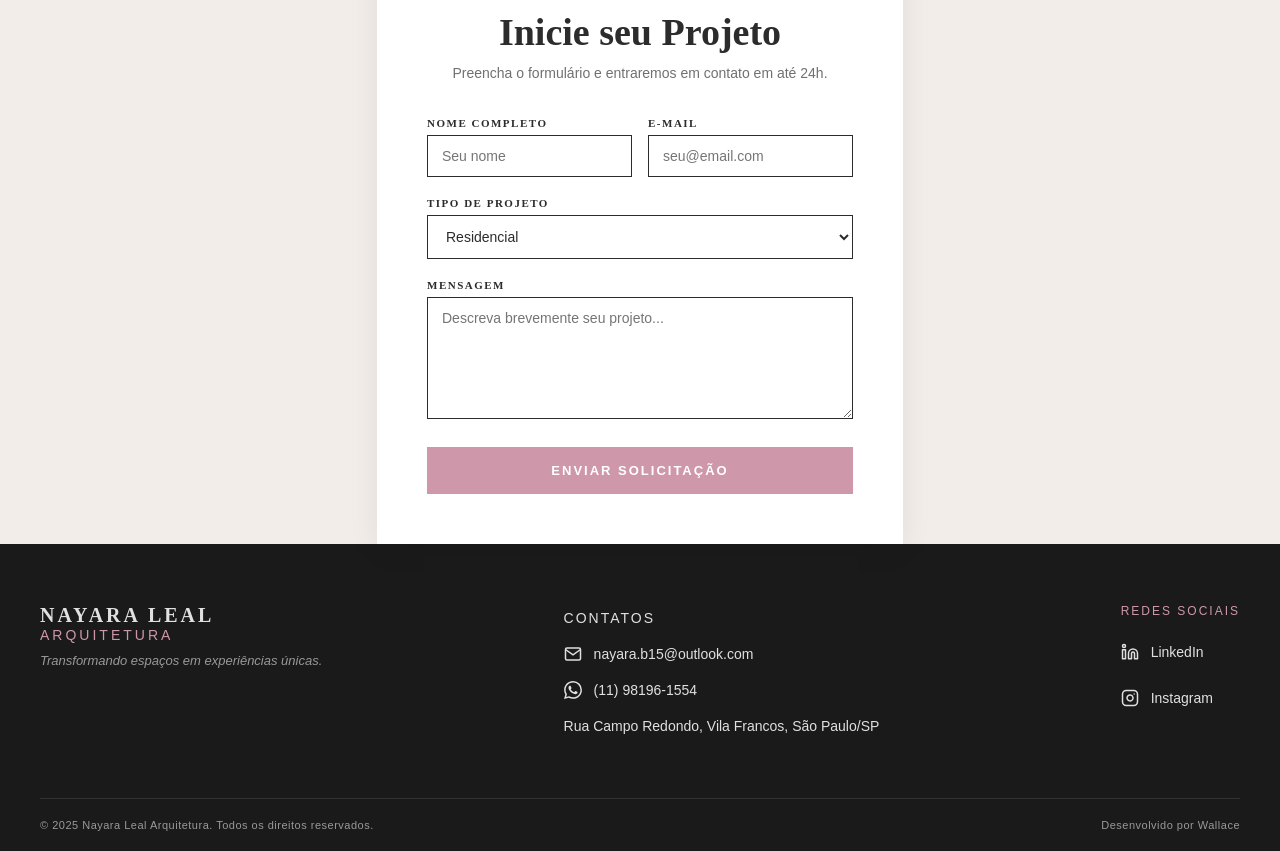
==== commit 03b9083f: "afafaw" ====
--- a/index.html
+++ b/index.html
@@ -229,61 +229,67 @@
         </div>
         </section>
 
-        <section id="formulario-container" class="container"> <!-- Cartão branco que centraliza o conteúdo -->
-
-             <div class="section-title">
+        <section class="container"> <!-- Cartão branco que centraliza o conteúdo -->
+
+            <div class="section-title">
                 <div class="line"></div>
                 <h2 id="redes">ENTRE EM CONTATO</h2>
             </div>
-            <!-- Textos de apresentação -->
-            <p class="descricao">Preencha o formulário e entraremos em contato em até 24h.</p>
-            <!-- Texto explicativo -->
-
-            <!-- Formulário de contato -->
-            <form class="formulario" id="formularioContato"> <!-- Início do bloco de campos -->
-
-                <!-- Linha com Nome e E-mail lado a lado -->
-                <div class="formulario__linha"> <!-- Container para organizar campos em linha -->
-
-                    <div class="formulario__grupo"> <!-- Agrupa label e input de Nome -->
-                        <label for="nome">NOME COMPLETO</label> <!-- Rótulo do campo Nome -->
-                        <input type="text" id="nome" name="nome" placeholder="Seu nome" required>
-                        <!-- Campo de texto obrigatório -->
-                    </div>
-
-                    <div class="formulario__grupo"> <!-- Agrupa label e input de E-mail -->
-                        <label for="email">E-MAIL</label> <!-- Rótulo do campo E-mail -->
-                        <input type="email" id="email" name="email" placeholder="seu@email.com" required>
-                        <!-- Campo de e-mail obrigatório -->
-                    </div>
-
-                </div>
-
-                <!-- Tipo de projeto: menu suspenso (select) -->
-                <div class="formulario__grupo"> <!-- Agrupa label e seletor de projeto -->
-                    <label for="tipoProjeto">TIPO DE PROJETO</label> <!-- Rótulo do seletor -->
-                    <div class="formulario__select-wrapper"> <!-- Container para customizar a seta do select -->
-                        <select id="tipoProjeto" name="tipoProjeto" required> <!-- Menu de opções obrigatório -->
-                            <option value="" disabled selected>Residencial</option> <!-- Opção padrão desabilitada -->
-                            <option value="residencial">Residencial</option> <!-- Opção residencial -->
-                            <option value="interiores">Interiores / Consultoria</option> <!-- Opção interiores -->
-                            <option value="comercial">Comercial</option> <!-- Opção comercial -->
-                        </select>
-                    </div>
-                </div>
-
-                <!-- Área de texto para mensagem -->
-                <div class="formulario__grupo"> <!-- Agrupa label e campo de mensagem -->
-                    <label for="mensagem">MENSAGEM</label> <!-- Rótulo da área de texto -->
-                    <textarea id="mensagem" name="mensagem" rows="6" placeholder="Descreva brevemente seu projeto..."
-                        required></textarea> <!-- Campo de texto de múltiplas linhas -->
-                </div>
-
-                <!-- Botão de envio -->
-                <button type="submit" class="formulario__botao">ENVIAR SOLICITAÇÃO</button>
-                <!-- Botão que envia os dados -->
-
-            </form>
+
+            <div id="formulario-container">
+                <h1 class="titulo">Inicie seu Projeto</h1> <!-- Título principal de destaque -->
+                <!-- Textos de apresentação -->
+                <p class="descricao">Preencha o formulário e entraremos em contato em até 24h.</p>
+                <!-- Texto explicativo -->
+
+                <!-- Formulário de contato -->
+                <form class="formulario" id="formularioContato"> <!-- Início do bloco de campos -->
+
+                    <!-- Linha com Nome e E-mail lado a lado -->
+                    <div class="formulario__linha"> <!-- Container para organizar campos em linha -->
+
+                        <div class="formulario__grupo"> <!-- Agrupa label e input de Nome -->
+                            <label for="nome">NOME COMPLETO</label> <!-- Rótulo do campo Nome -->
+                            <input type="text" id="nome" name="nome" placeholder="Seu nome" required>
+                            <!-- Campo de texto obrigatório -->
+                        </div>
+
+                        <div class="formulario__grupo"> <!-- Agrupa label e input de E-mail -->
+                            <label for="email">E-MAIL</label> <!-- Rótulo do campo E-mail -->
+                            <input type="email" id="email" name="email" placeholder="seu@email.com" required>
+                            <!-- Campo de e-mail obrigatório -->
+                        </div>
+
+                    </div>
+
+                    <!-- Tipo de projeto: menu suspenso (select) -->
+                    <div class="formulario__grupo"> <!-- Agrupa label e seletor de projeto -->
+                        <label for="tipoProjeto">TIPO DE PROJETO</label> <!-- Rótulo do seletor -->
+                        <div class="formulario__select-wrapper"> <!-- Container para customizar a seta do select -->
+                            <select id="tipoProjeto" name="tipoProjeto" required> <!-- Menu de opções obrigatório -->
+                                <option value="" disabled selected>Residencial</option>
+                                <!-- Opção padrão desabilitada -->
+                                <option value="residencial">Residencial</option> <!-- Opção residencial -->
+                                <option value="interiores">Interiores / Consultoria</option> <!-- Opção interiores -->
+                                <option value="comercial">Comercial</option> <!-- Opção comercial -->
+                            </select>
+                        </div>
+                    </div>
+
+                    <!-- Área de texto para mensagem -->
+                    <div class="formulario__grupo"> <!-- Agrupa label e campo de mensagem -->
+                        <label for="mensagem">MENSAGEM</label> <!-- Rótulo da área de texto -->
+                        <textarea id="mensagem" name="mensagem" rows="6"
+                            placeholder="Descreva brevemente seu projeto..." required></textarea>
+                        <!-- Campo de texto de múltiplas linhas -->
+                    </div>
+
+                    <!-- Botão de envio -->
+                    <button type="submit" class="formulario__botao">ENVIAR SOLICITAÇÃO</button>
+                    <!-- Botão que envia os dados -->
+
+                </form>
+            </div>
         </section>
 
         <script src="frontend/components/header.js"></script>
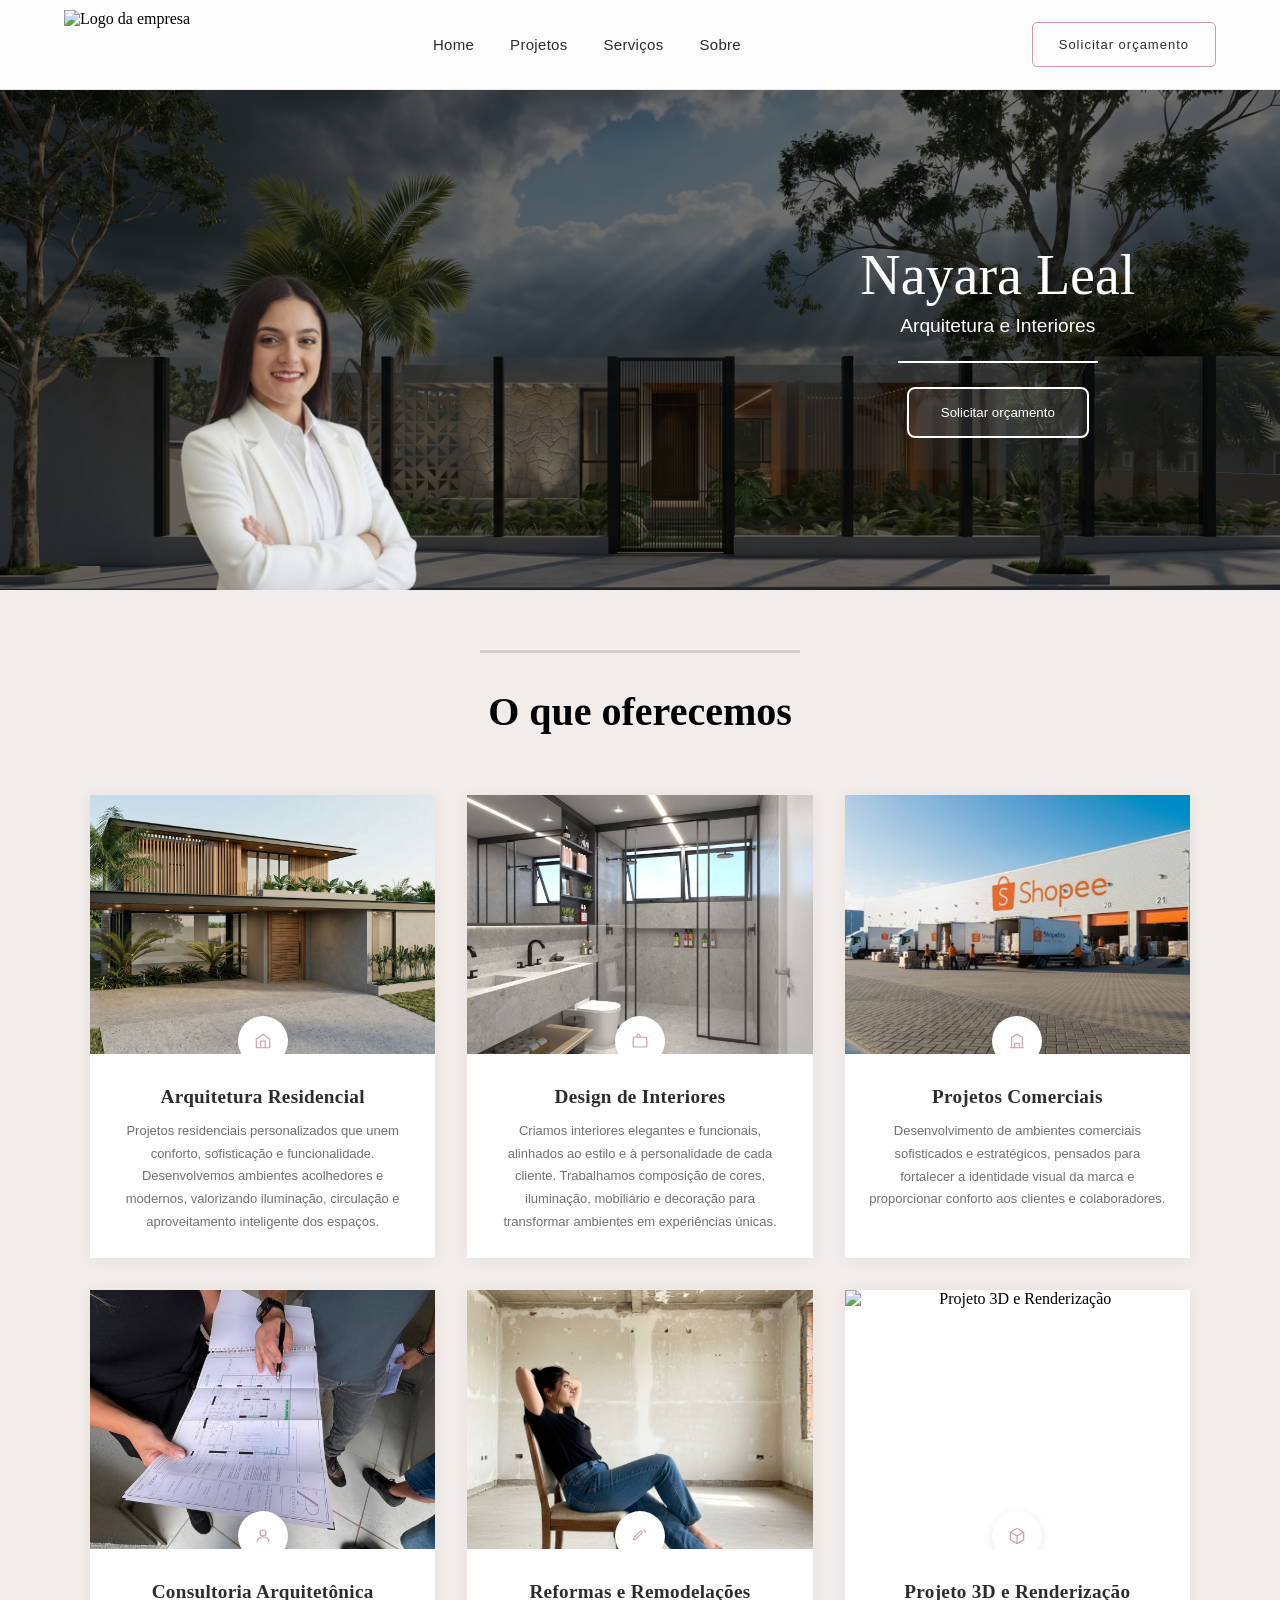
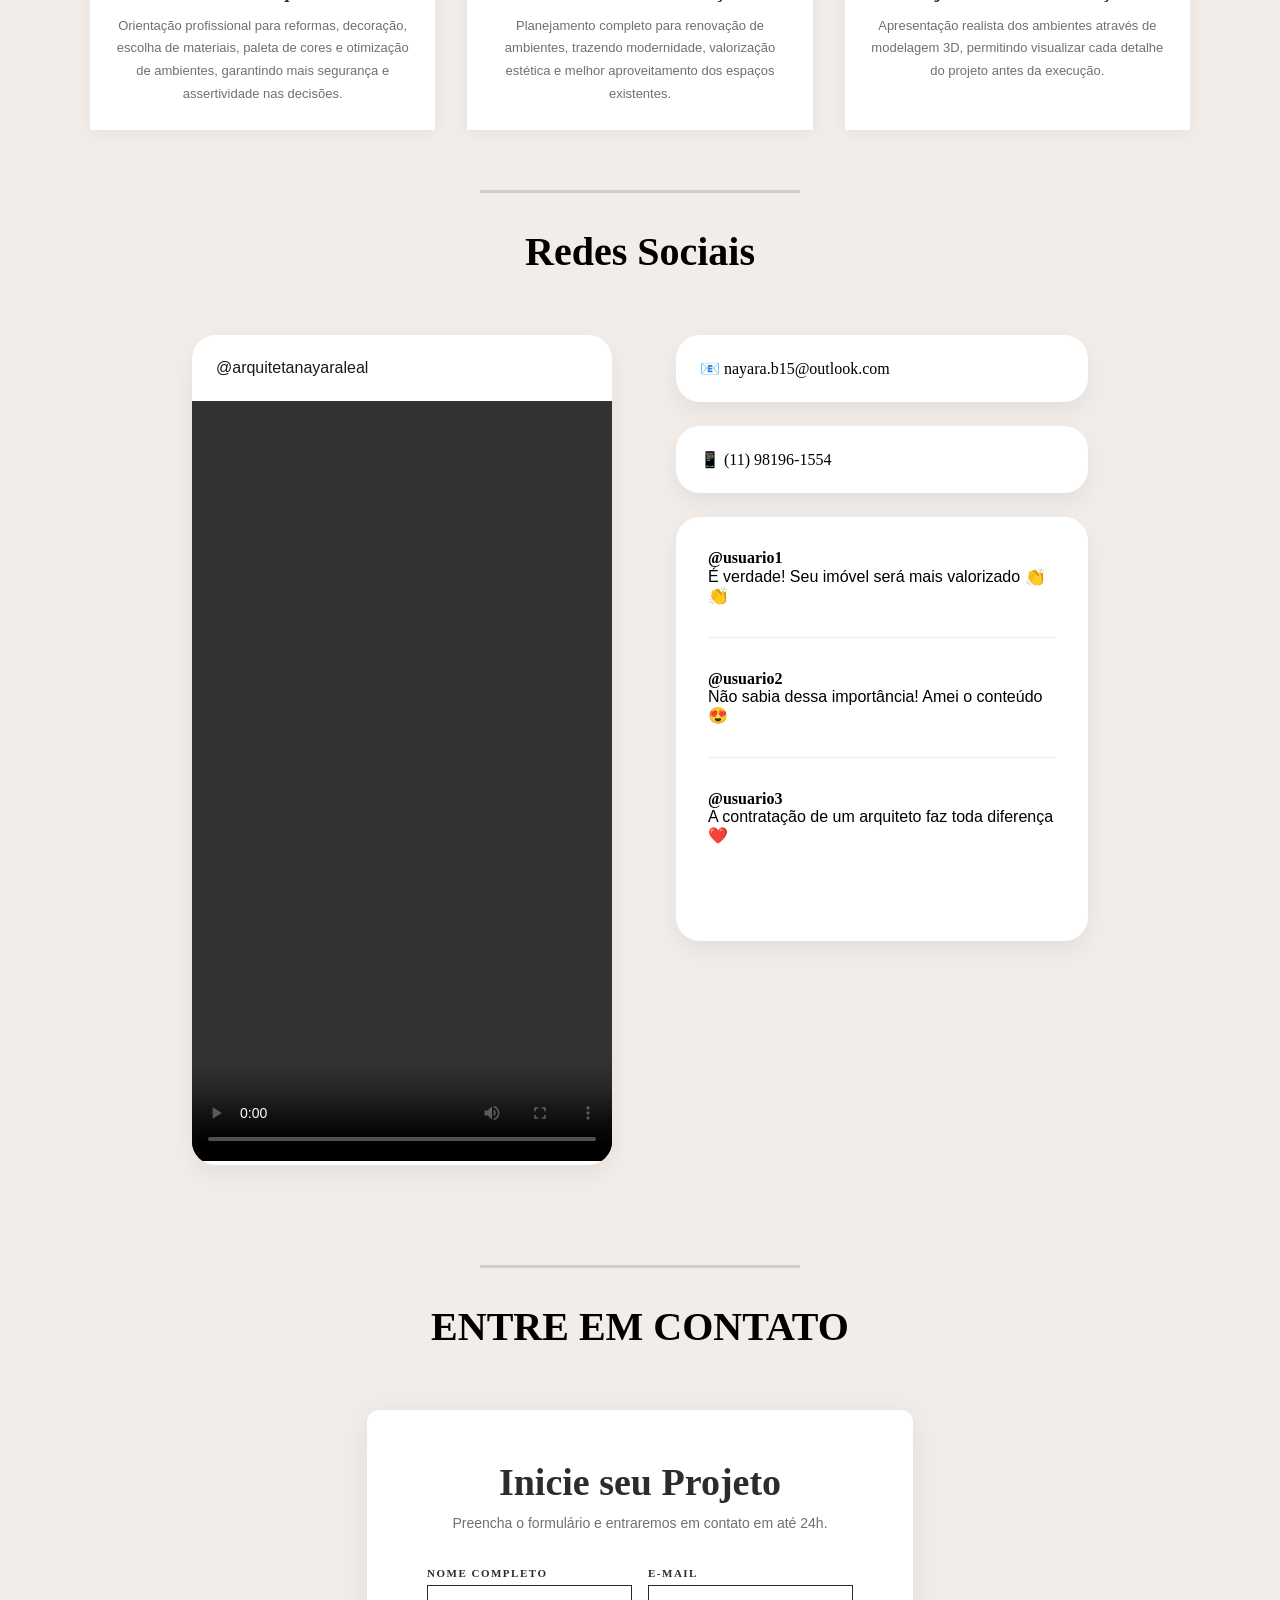
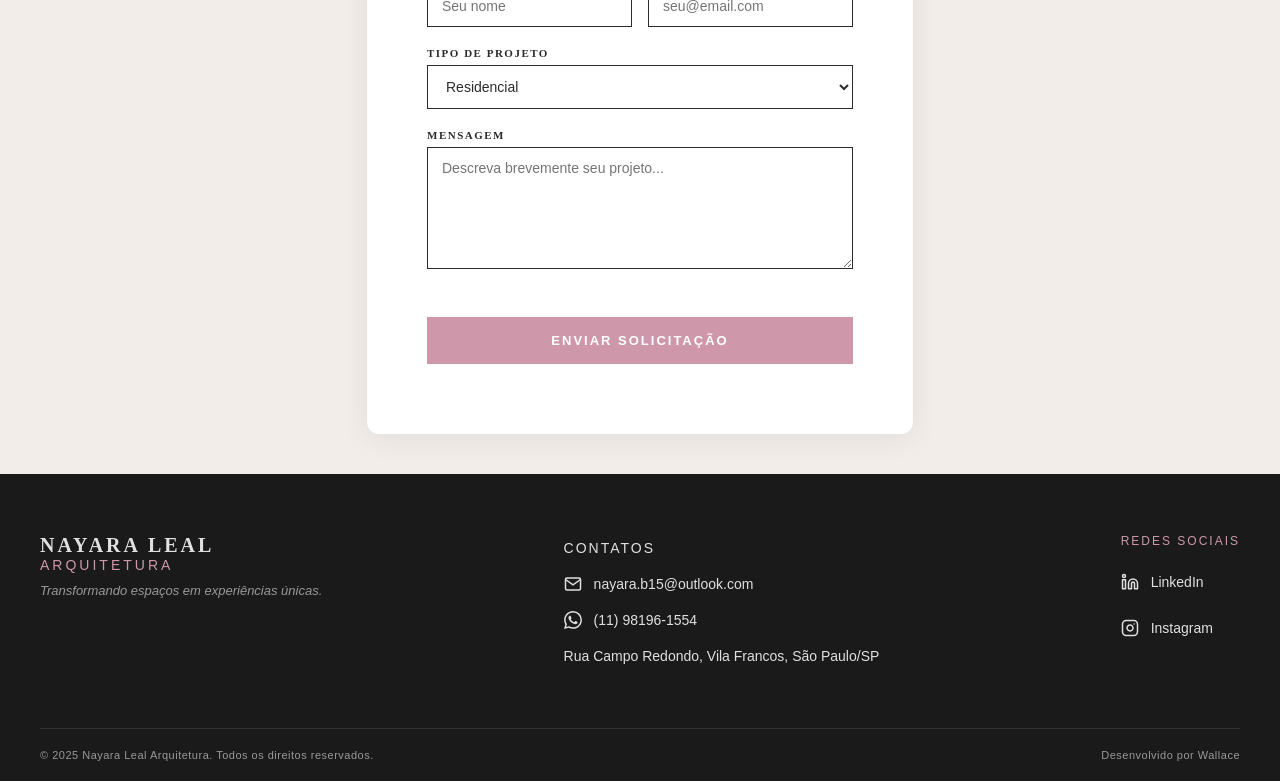
==== commit e8f2363f: "adicionando turnstile" ====
--- a/index.html
+++ b/index.html
@@ -284,6 +284,12 @@
                         <!-- Campo de texto de múltiplas linhas -->
                     </div>
 
+                    <div class="cf-turnstile" data-sitekey="0x4AAAAAADlTxHzv-tCcypGN">
+                    </div>
+
+                    <input type="text" name="honeypot" style="display: none; position: absolute; left: -9999px;"
+                        tabIndex="-1" autoComplete="off" />
+
                     <!-- Botão de envio -->
                     <button type="submit" class="formulario__botao">ENVIAR SOLICITAÇÃO</button>
                     <!-- Botão que envia os dados -->
@@ -295,6 +301,8 @@
         <script src="frontend/components/header.js"></script>
         <script src="frontend/components/footer.js"></script>
         <script type="module" src="frontend/js/home.js"></script>
+        <script src="https://challenges.cloudflare.com/turnstile/v0/api.js" async defer>
+        </script>
     </main>
 
 </body>
--- a/frontend/css/home.css
+++ b/frontend/css/home.css
@@ -96,12 +96,13 @@
     display: flex;
     flex-direction: column;
     align-items: center;
+    padding: 0 0 40px 0;
     justify-content: center;
   }
 
   .section-title {
     text-align: center;
-    margin: 90px 0 60px;
+    margin: 60px 0 60px;
   }
 
   .section-title .line {
@@ -200,7 +201,6 @@
     flex-direction: column;
     width: 70%;
     gap: 64px;
-    margin-bottom: 100px;
   }
 
   /* ── VÍDEO, COMENTÁRIOS E CONTATO ─────────────────────── */
@@ -319,9 +319,10 @@
   #formulario-container {
     height: fit-content;
     width: fit-content;
+    border-radius: 12px;
     background-color: #ffffff;
     /* Define a cor de fundo como branco */
-    padding: 50px;
+    padding: 50px 60px 50px 60px;
     /* Espaçamento interno entre a borda e o conteúdo */
     box-shadow: 0 4px 30px rgba(0, 0, 0, 0.07);
     /* Aplica uma sombra leve e moderna */
@@ -385,6 +386,7 @@
     /* Define a direção da coluna */
     gap: 20px;
     /* Espaçamento padrão entre cada campo */
+    margin-bottom: 20px;
   }
 
   .formulario__linha {
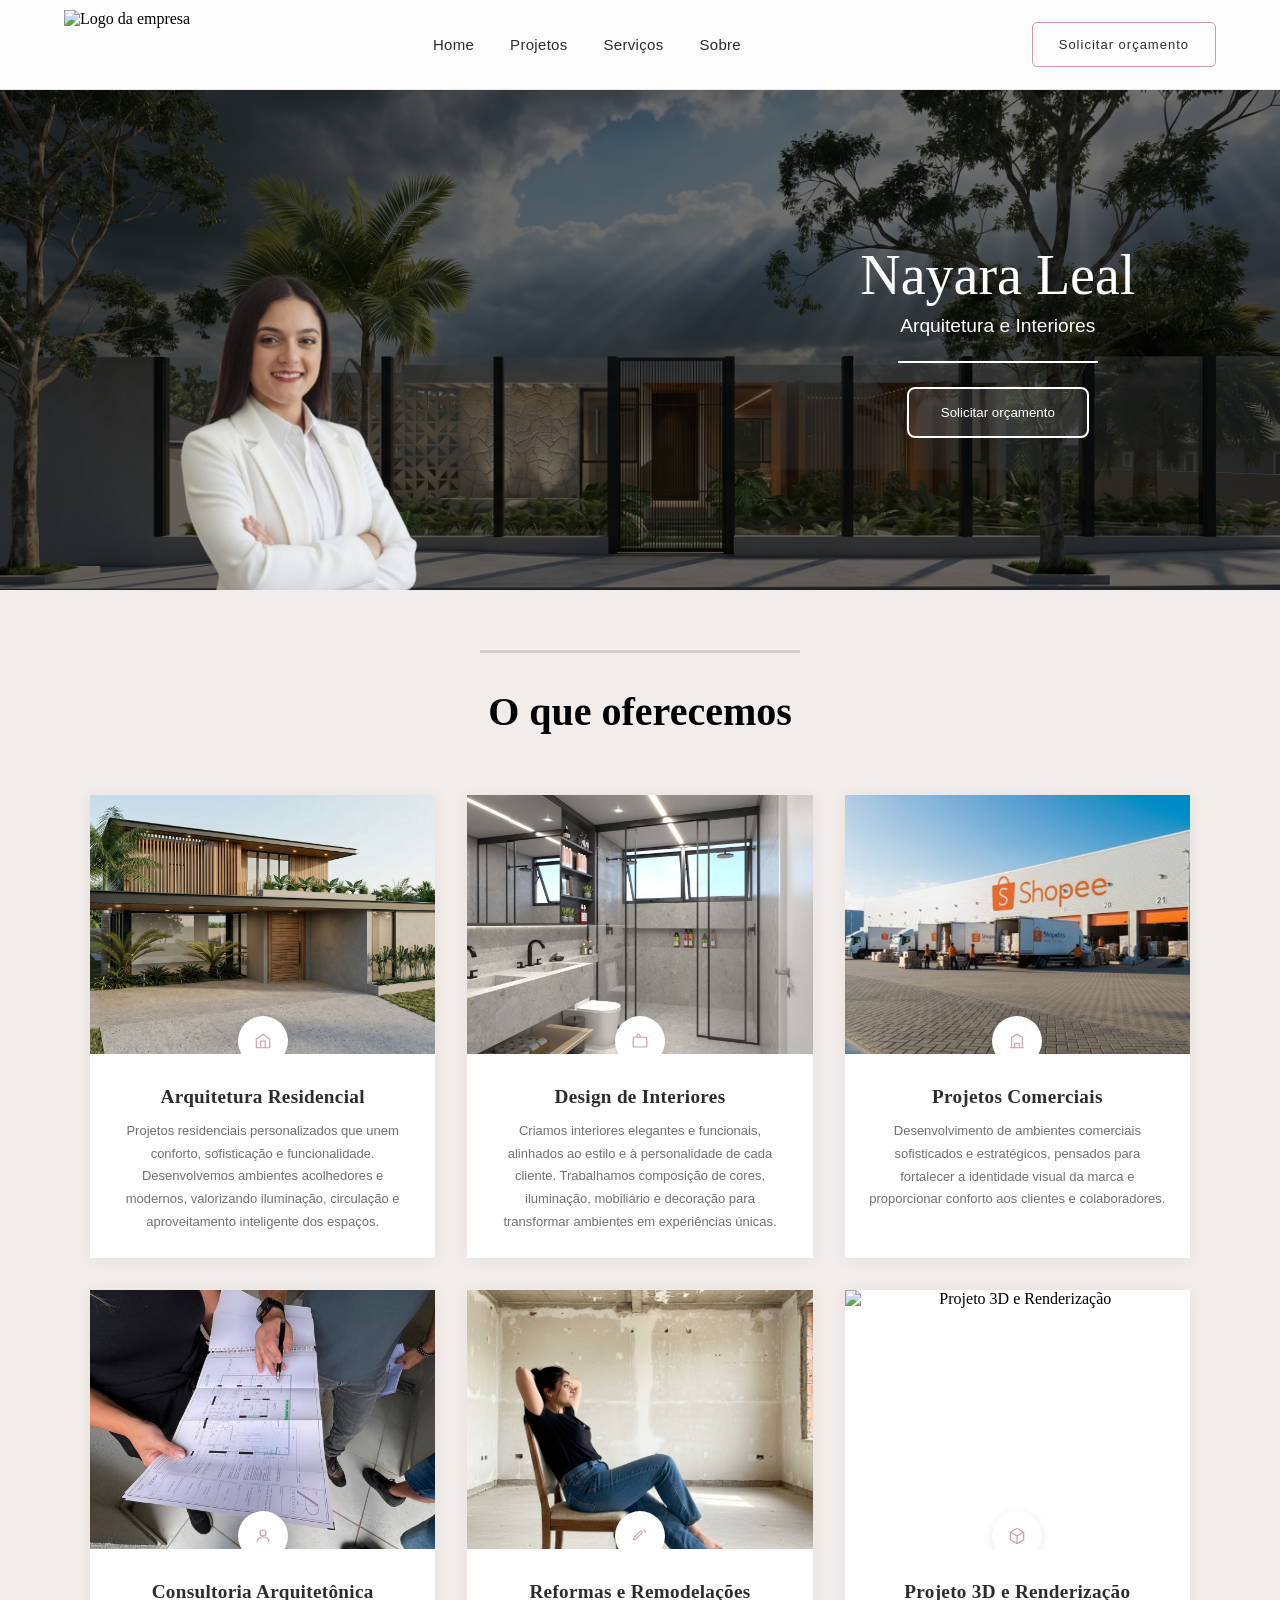
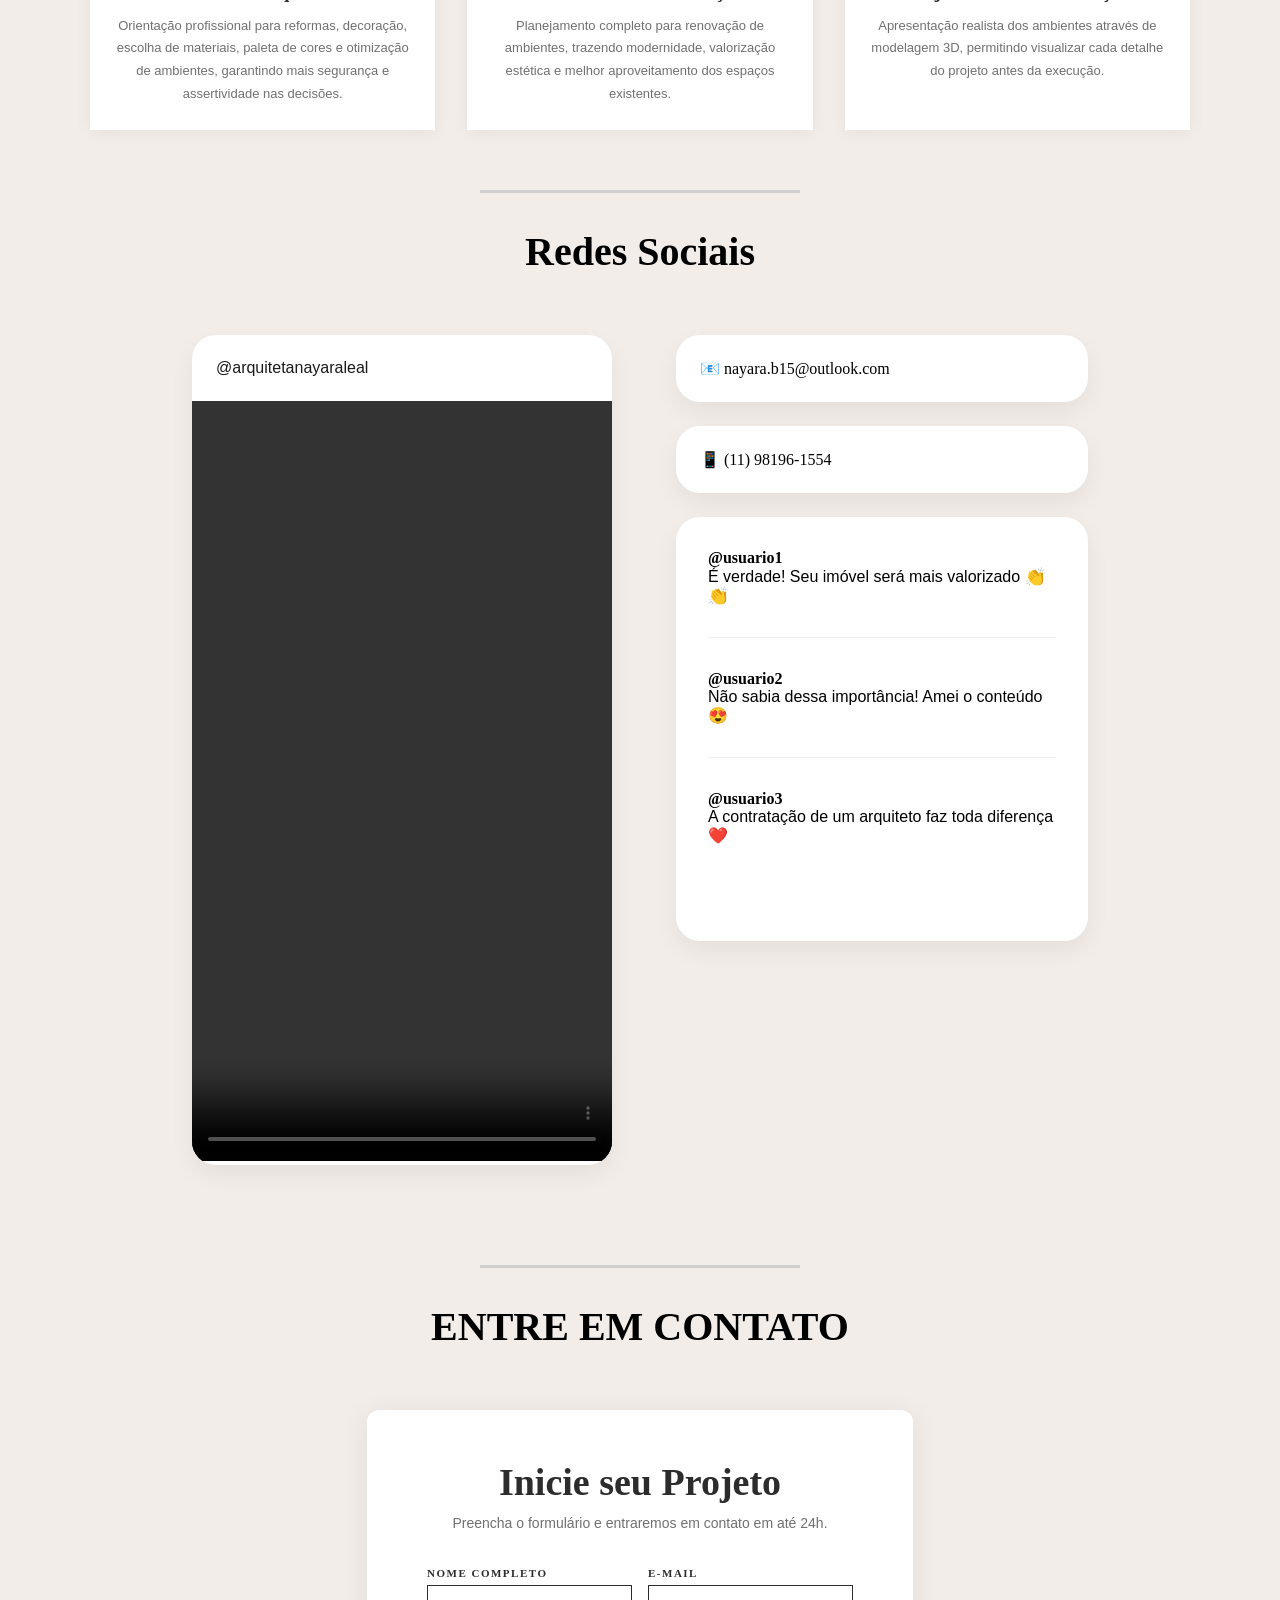
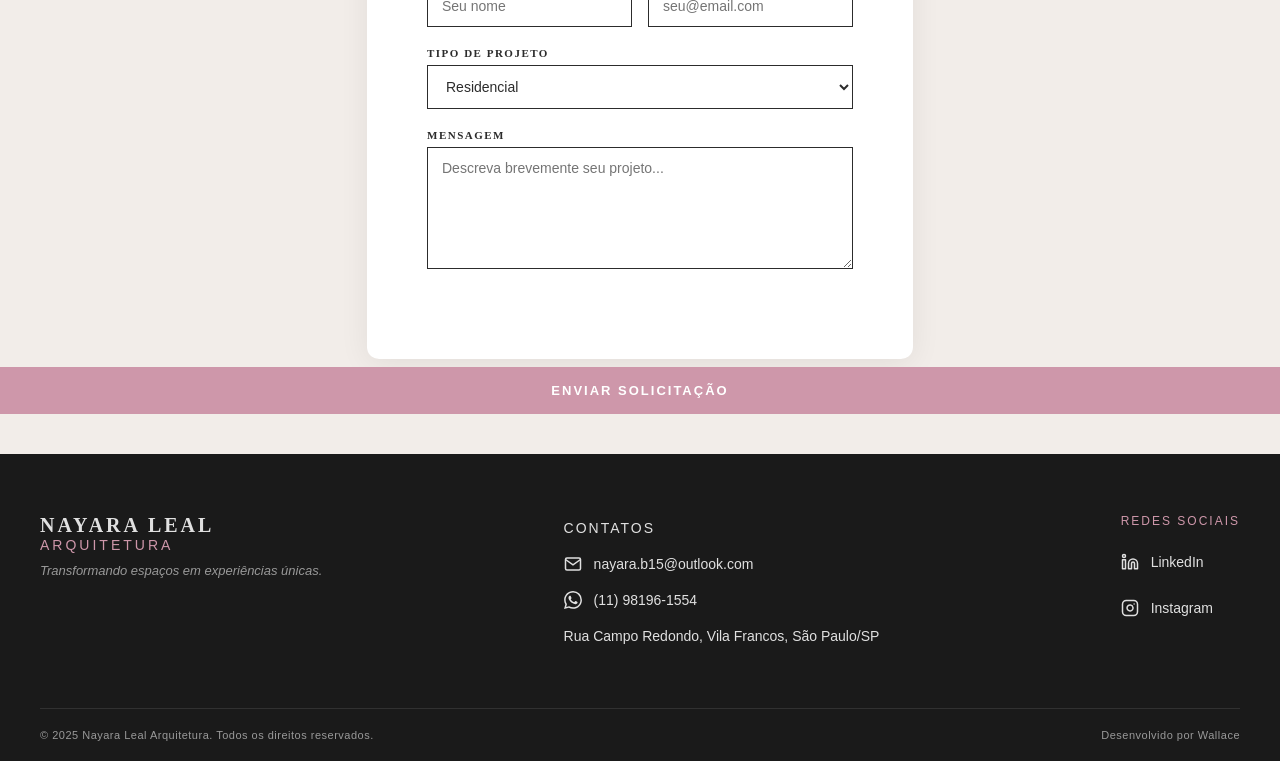
==== commit c602e0bc: "adi cionar fuamforsmg" ====
--- a/index.html
+++ b/index.html
@@ -284,7 +284,7 @@
                         <!-- Campo de texto de múltiplas linhas -->
                     </div>
 
-                    <div class="cf-turnstile" data-sitekey="0x4AAAAAADlTxHzv-tCcypGN">
+                    <div class="cf-turnstile" data-sitekey="0x4AAAAAADlTxHzv-tCcypGN" data-theme="light"></div>
                     </div>
 
                     <input type="text" name="honeypot" style="display: none; position: absolute; left: -9999px;"
@@ -301,6 +301,7 @@
         <script src="frontend/components/header.js"></script>
         <script src="frontend/components/footer.js"></script>
         <script type="module" src="frontend/js/home.js"></script>
+        <script src="frontend/js/orcamentoEnviar.js"></script>
         <script src="https://challenges.cloudflare.com/turnstile/v0/api.js" async defer>
         </script>
     </main>
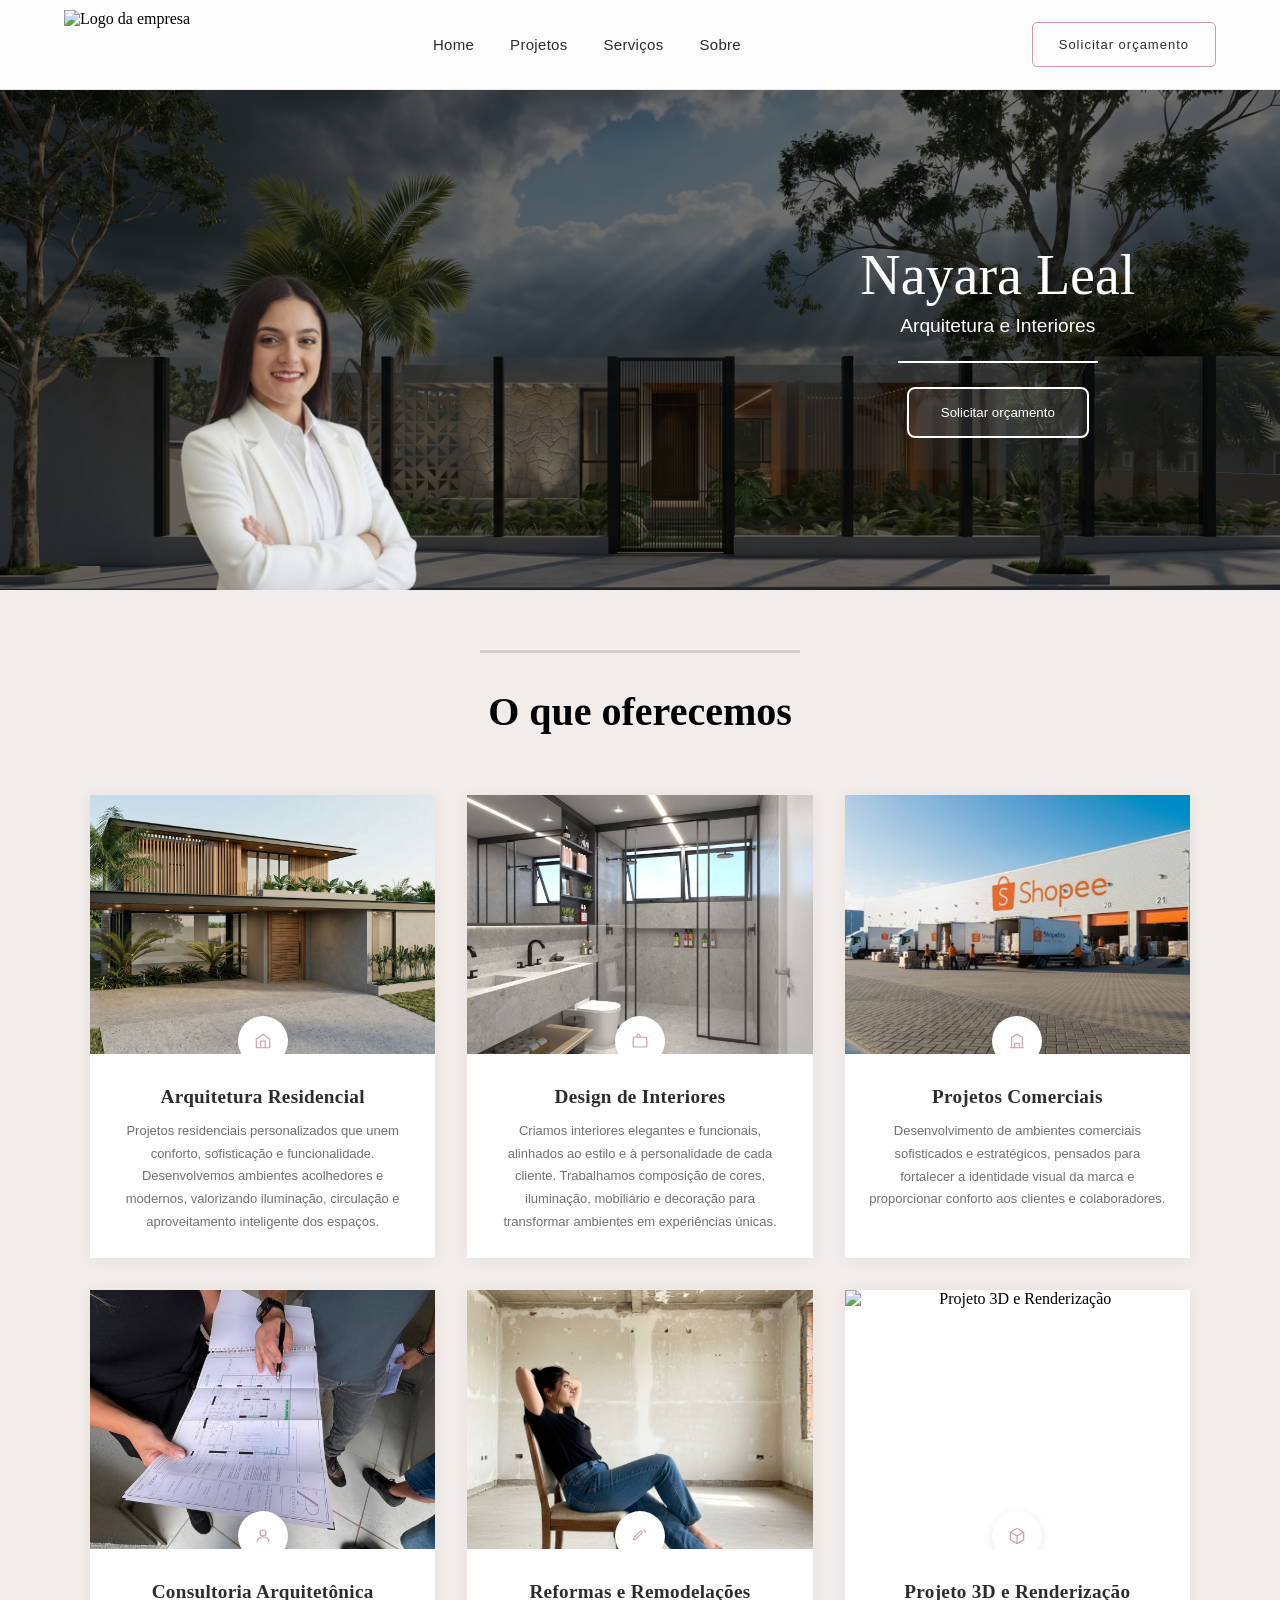
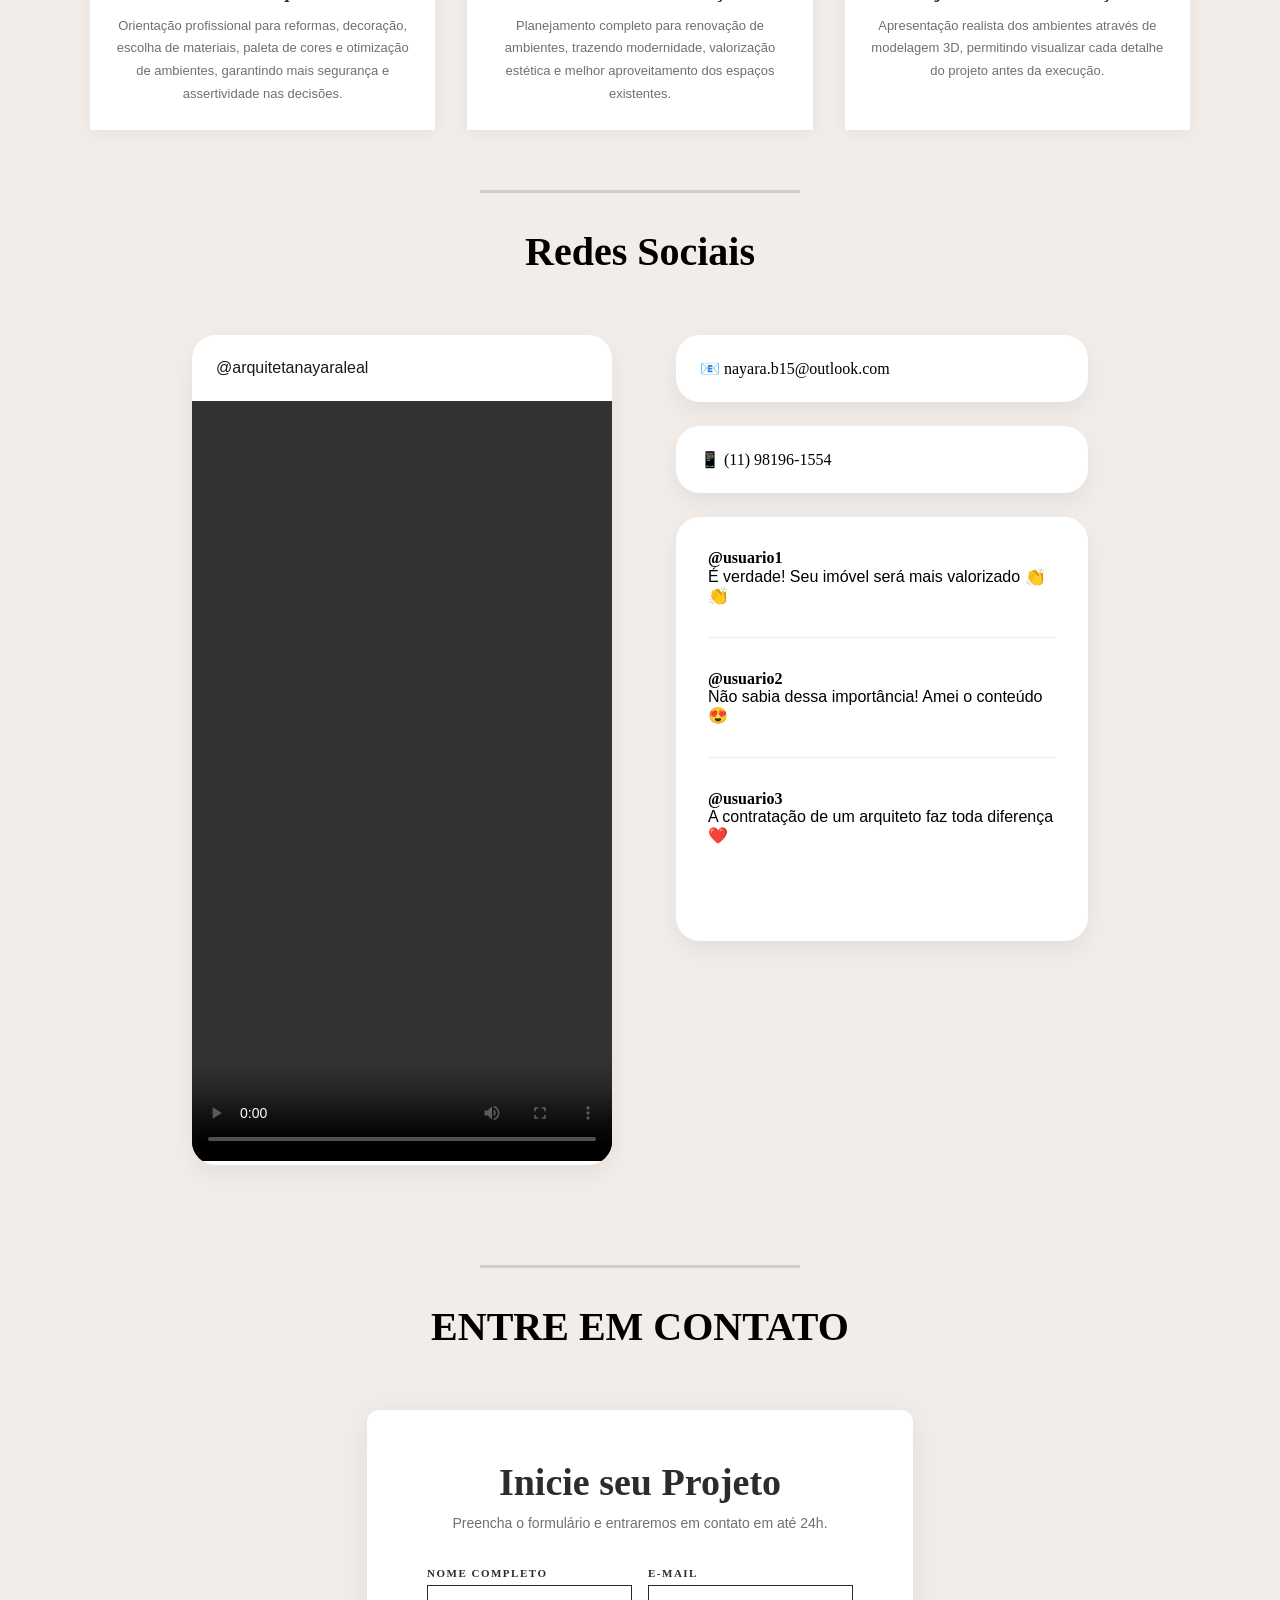
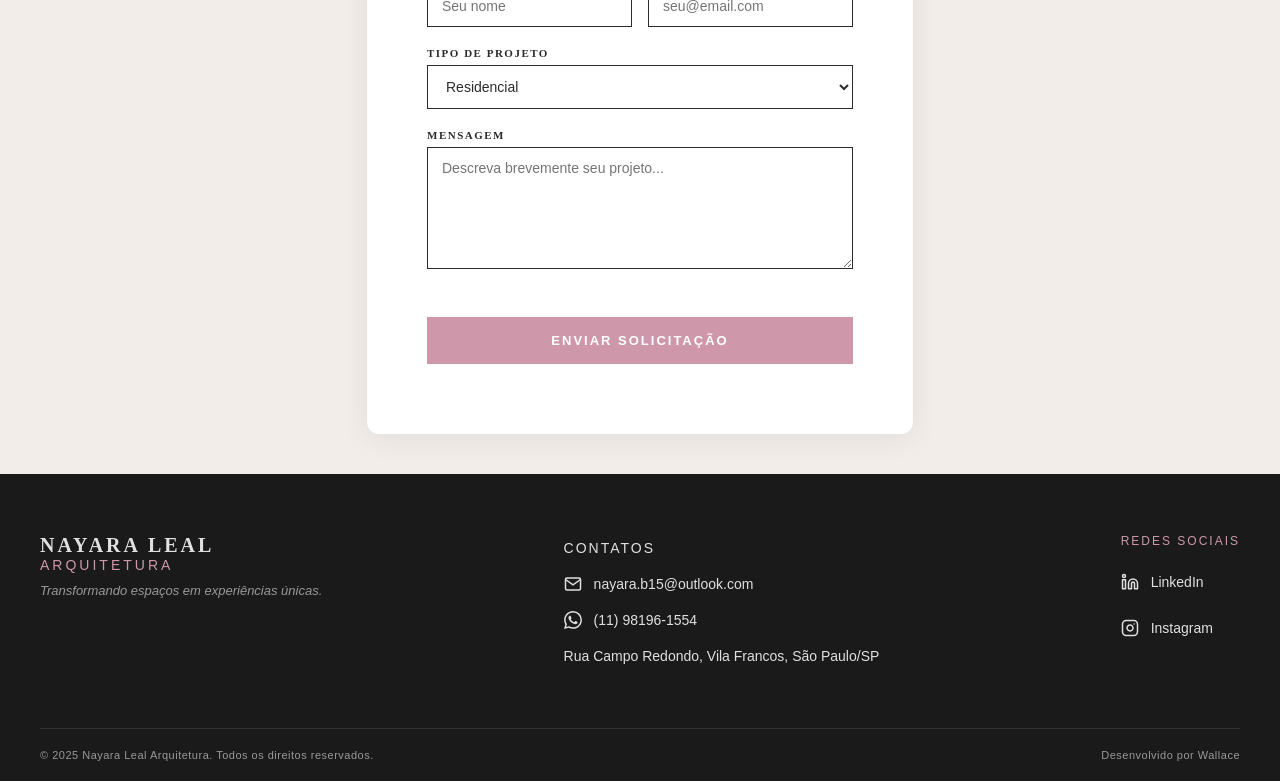
==== commit 9fc52b8d: "arrumando botão chato bobo" ====
--- a/index.html
+++ b/index.html
@@ -285,7 +285,6 @@
                     </div>
 
                     <div class="cf-turnstile" data-sitekey="0x4AAAAAADlTxHzv-tCcypGN" data-theme="light"></div>
-                    </div>
 
                     <input type="text" name="honeypot" style="display: none; position: absolute; left: -9999px;"
                         tabIndex="-1" autoComplete="off" />
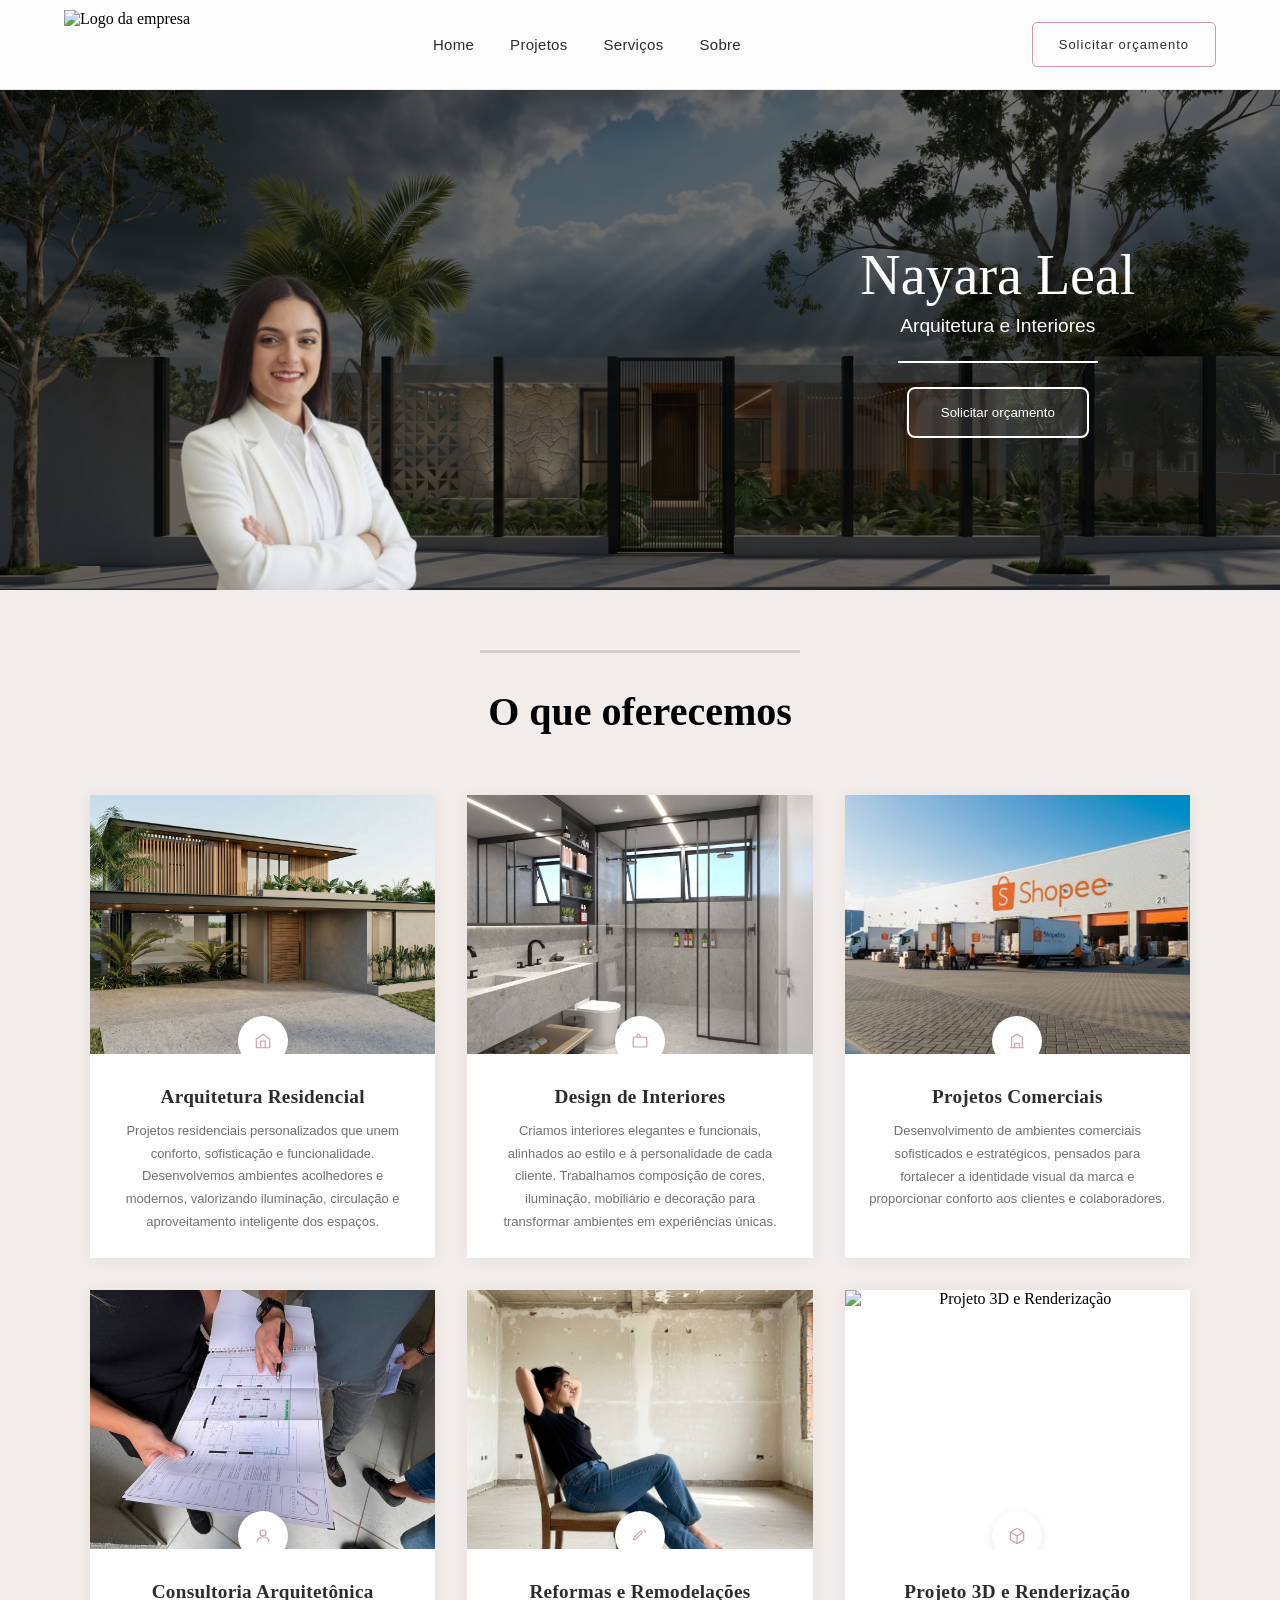
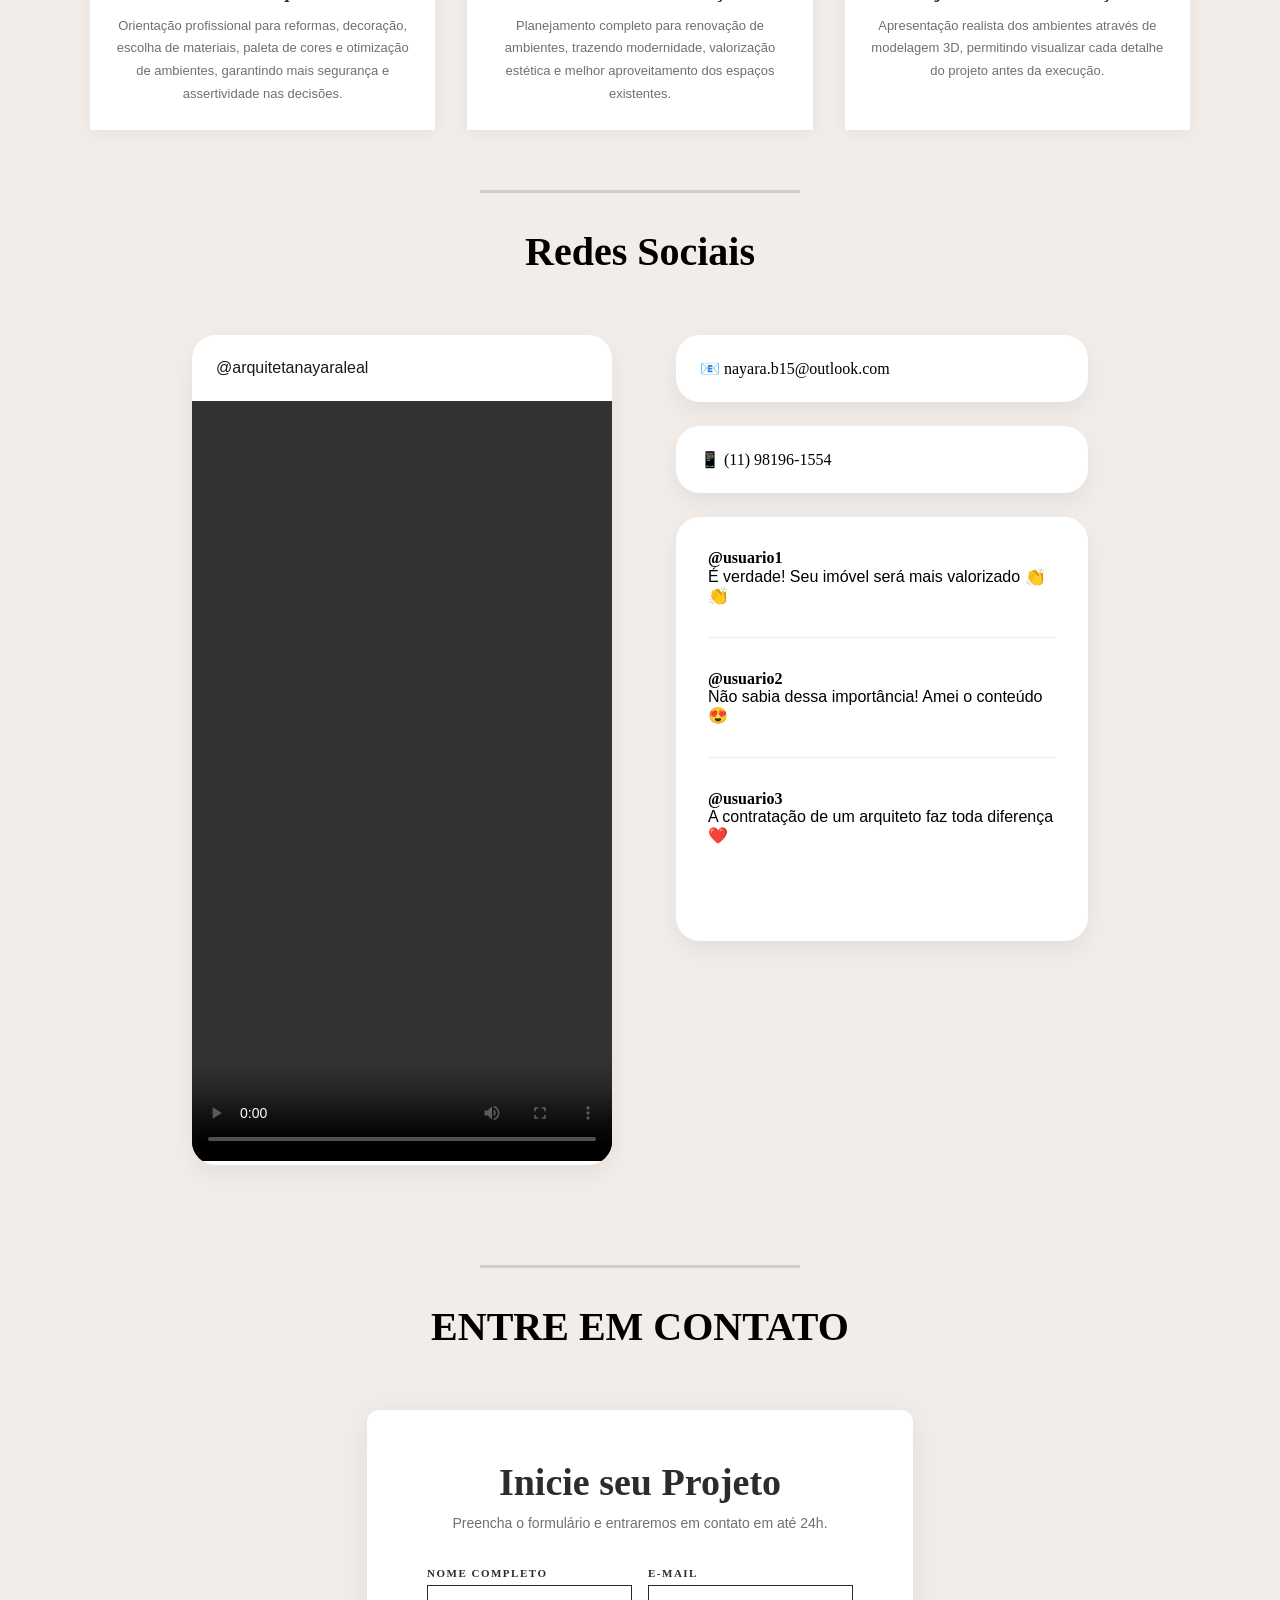
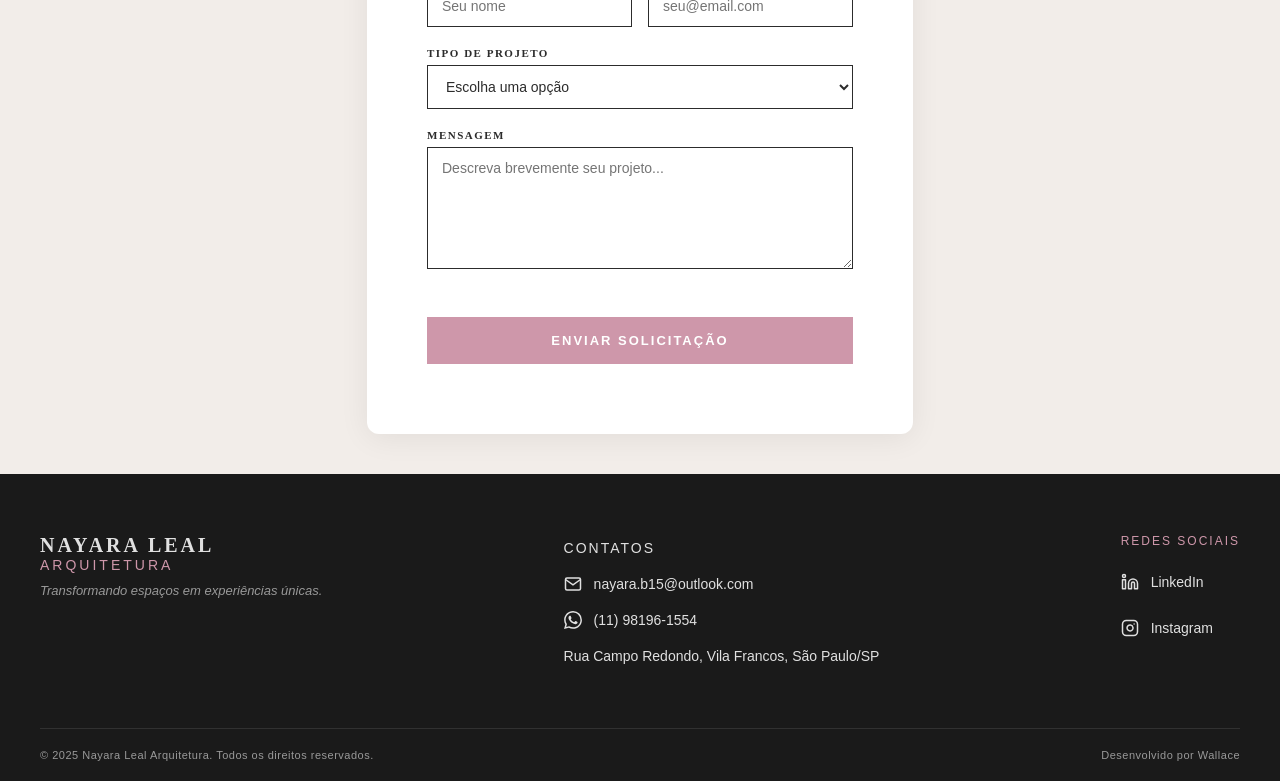
==== commit 157beecf: "acaba plesase" ====
--- a/index.html
+++ b/index.html
@@ -267,7 +267,7 @@
                         <label for="tipoProjeto">TIPO DE PROJETO</label> <!-- Rótulo do seletor -->
                         <div class="formulario__select-wrapper"> <!-- Container para customizar a seta do select -->
                             <select id="tipoProjeto" name="tipoProjeto" required> <!-- Menu de opções obrigatório -->
-                                <option value="" disabled selected>Residencial</option>
+                                <option value="" disabled selected>Escolha uma opção</option>
                                 <!-- Opção padrão desabilitada -->
                                 <option value="residencial">Residencial</option> <!-- Opção residencial -->
                                 <option value="interiores">Interiores / Consultoria</option> <!-- Opção interiores -->
